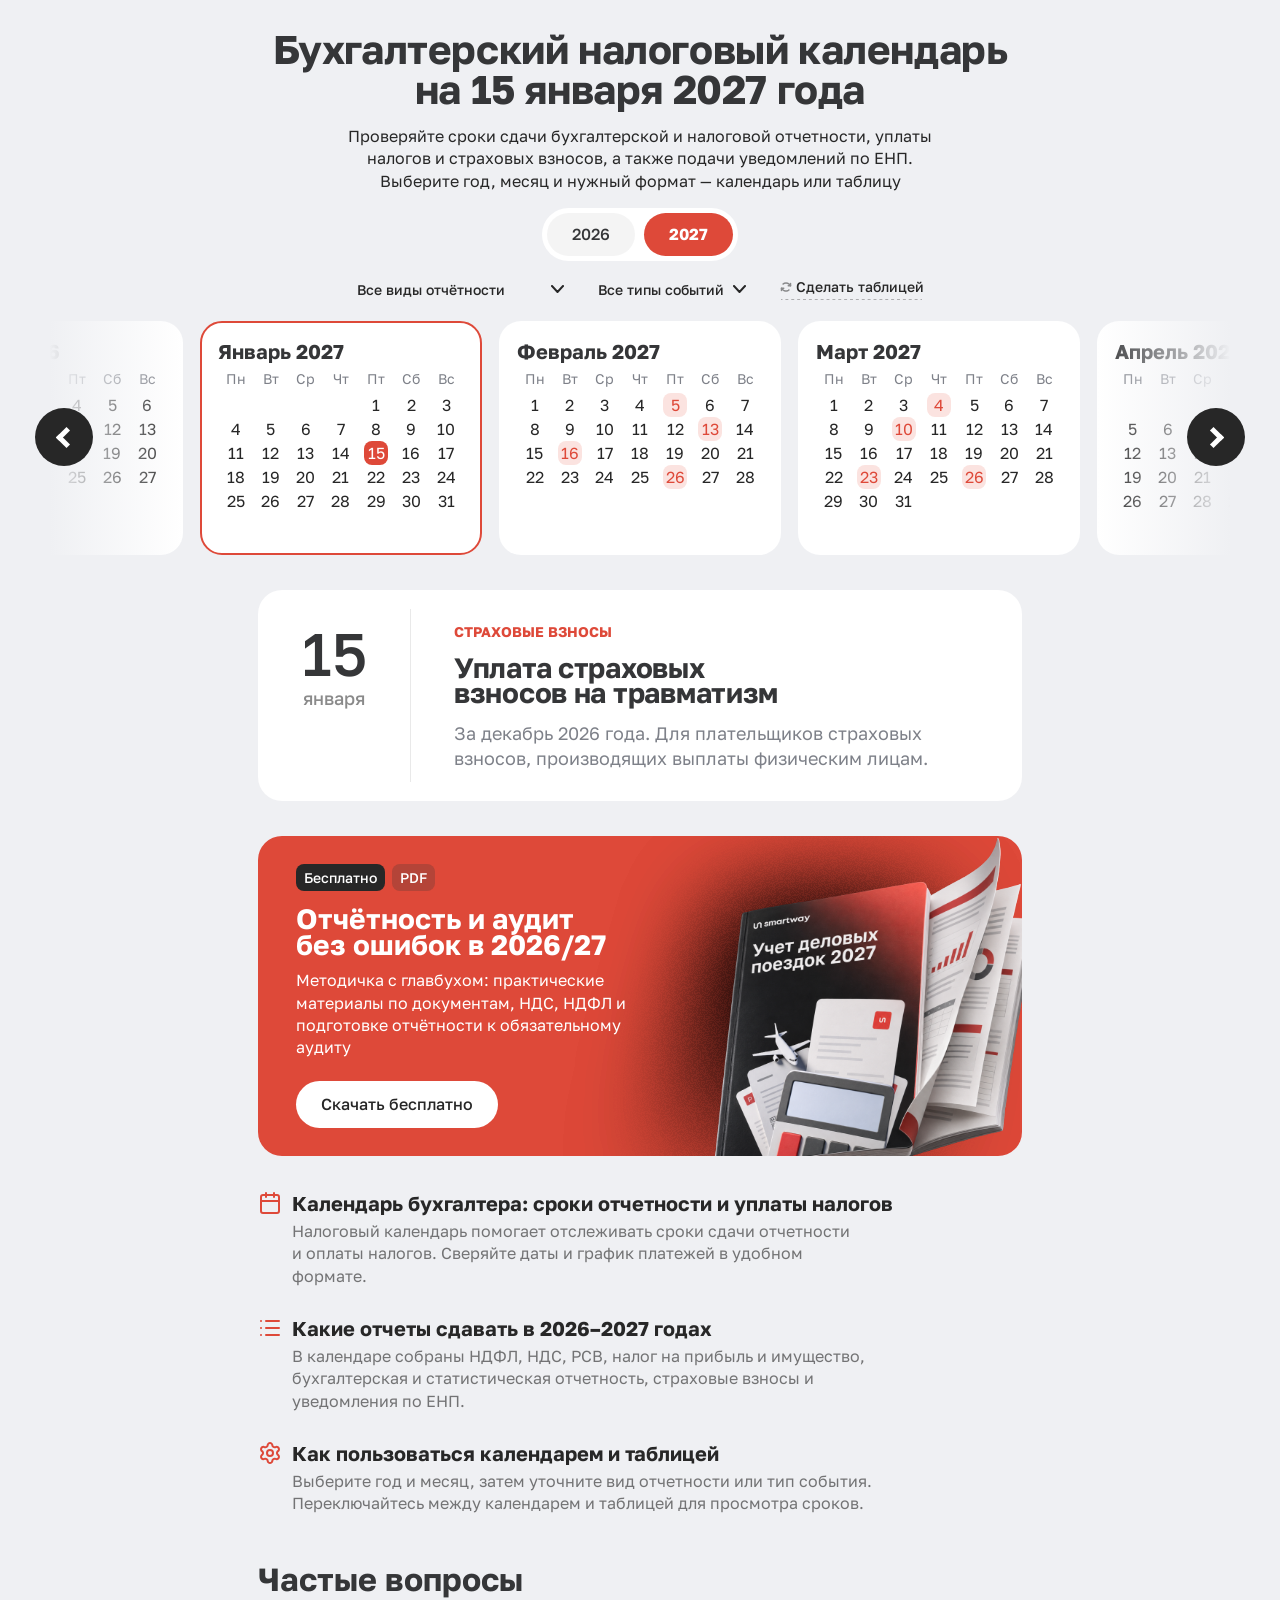
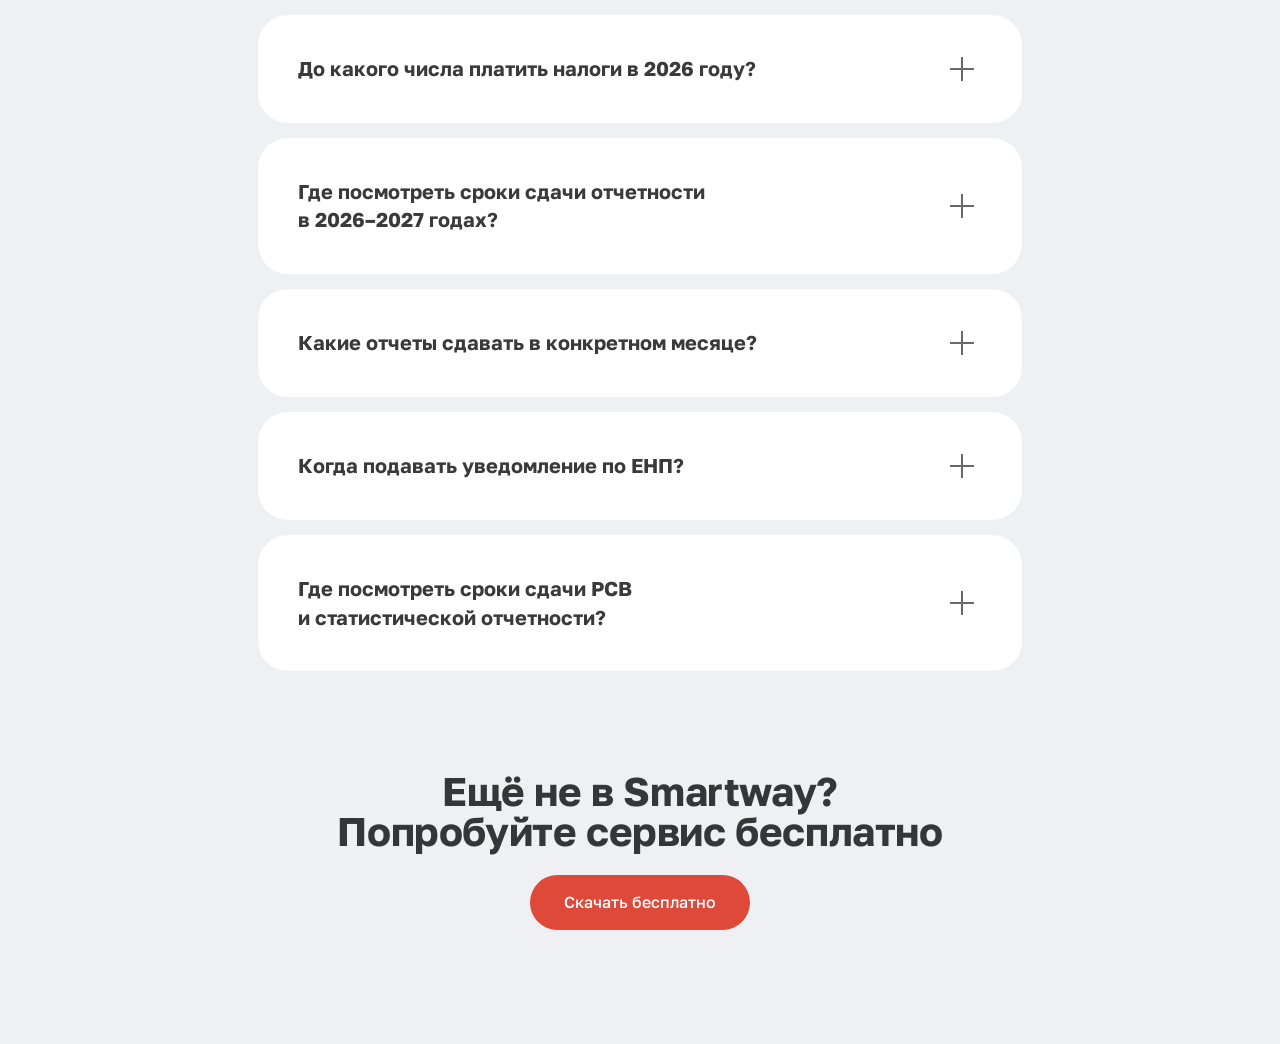
==== calendar/index.html @ 3e574a0e "initial commit" ====
<!doctype html>
<html lang="ru">
<head>
  <meta charset="utf-8">
  <meta name="viewport" content="width=device-width, initial-scale=1">
  <title>Бухгалтерский налоговый календарь 2026–2027 — Smartway</title>
  <meta name="description" content="Календарь бухгалтера: сроки отчетности и уплаты налогов. Просмотр по месяцам и в таблице.">
  <link rel="stylesheet" href="./style.css">
  <script src="./script.js" defer></script>
</head>
<body>
<main class="accountant-calendar">
  <section class="intro" aria-labelledby="page-title">
    <h1 id="page-title">Бухгалтерский налоговый календарь<br>на 15 января 2027 года</h1>
    <p>Проверяйте сроки сдачи бухгалтерской и налоговой отчетности, уплаты налогов и страховых взносов, а также подачи уведомлений по ЕНП. Выберите год, месяц и нужный формат — календарь или таблицу</p>
    <div class="years" role="group" aria-label="Год календаря">
      <button type="button" data-year="2026" aria-pressed="false">2026</button>
      <button type="button" data-year="2027" aria-pressed="true">2027</button>
    </div>
  </section>

  <section class="calendar" aria-label="Календарь отчетности">
    <div class="calendar-controls">
    <div class="filters">
      <label class="filter filter--month" hidden><span class="sr-only">Месяц</span><span class="filter__value" id="table-month-label" aria-hidden="true">Месяц</span><select id="table-month"><option value="all">Месяц</option><option value="0">Январь</option><option value="1">Февраль</option><option value="2">Март</option><option value="3">Апрель</option><option value="4">Май</option><option value="5">Июнь</option><option value="6">Июль</option><option value="7">Август</option><option value="8">Сентябрь</option><option value="9">Октябрь</option><option value="10">Ноябрь</option><option value="11">Декабрь</option></select><img src="./images/chevron.svg" alt="" width="13" height="7.5"></label>
      <label class="filter"><span class="sr-only">Вид отчетности</span><select id="category"><option value="all">Все виды отчётности</option><option value="ndfl">НДФЛ</option><option value="nds">НДС</option><option value="profit">Налог на прибыль</option><option value="insurance">Страховые взносы и РСВ</option><option value="property">Имущественные налоги</option><option value="enp">Уведомления по ЕНП</option><option value="accounting">Бухгалтерская отчётность</option><option value="sfr">Отчётность в СФР</option></select><img src="./images/chevron.svg" alt="" width="13" height="7.5"></label>
      <label class="filter"><span class="sr-only">Тип события</span><select id="event-type"><option value="all">Все типы событий</option><option value="payment">Платёж</option><option value="filing">Отчёт</option><option value="notice">Уведомление</option></select><img src="./images/chevron.svg" alt="" width="13" height="7.5"></label>
    </div>
    <div class="calendar-toolbar">
      <h2 class="mobile-table-month-title" id="mobile-table-month-title">Январь 2027</h2>
      <div class="mobile-month-nav">
        <button class="month-arrow month-arrow--prev month-arrow--mobile" type="button" aria-label="Предыдущий месяц"><img src="./images/mobile-arrow-prev.svg" width="29" height="29.0001" alt=""></button>
        <p id="mobile-month-title"><span data-slider-title="0" hidden>Январь 2026</span><span data-slider-title="1" hidden>Февраль 2026</span><span data-slider-title="2" hidden>Март 2026</span><span data-slider-title="3" hidden>Апрель 2026</span><span data-slider-title="4" hidden>Май 2026</span><span data-slider-title="5" hidden>Июнь 2026</span><span data-slider-title="6" hidden>Июль 2026</span><span data-slider-title="7" hidden>Август 2026</span><span data-slider-title="8" hidden>Сентябрь 2026</span><span data-slider-title="9" hidden>Октябрь 2026</span><span data-slider-title="10" hidden>Ноябрь 2026</span><span data-slider-title="11" hidden>Декабрь 2026</span><span data-slider-title="12">Январь 2027</span><span data-slider-title="13" hidden>Февраль 2027</span><span data-slider-title="14" hidden>Март 2027</span><span data-slider-title="15" hidden>Апрель 2027</span><span data-slider-title="16" hidden>Май 2027</span><span data-slider-title="17" hidden>Июнь 2027</span><span data-slider-title="18" hidden>Июль 2027</span><span data-slider-title="19" hidden>Август 2027</span><span data-slider-title="20" hidden>Сентябрь 2027</span><span data-slider-title="21" hidden>Октябрь 2027</span><span data-slider-title="22" hidden>Ноябрь 2027</span><span data-slider-title="23" hidden>Декабрь 2027</span></p>
        <button class="month-arrow month-arrow--next month-arrow--mobile" type="button" aria-label="Следующий месяц"><img src="./images/mobile-arrow-next.svg" width="29" height="29.0001" alt=""></button>
      </div>
      <button class="view-switch" type="button" aria-pressed="false" aria-controls="table-view"><span><img src="./images/switch.svg" width="12" height="12" alt=""><span id="view-label">Сделать таблицей</span></span><img class="view-switch__line view-switch__line--table" src="./images/underline.svg" alt="" width="141" height="1"><img class="view-switch__line view-switch__line--calendar" src="./images/underline-calendar.svg" alt="" width="164" height="1" hidden></button>
    </div>
    </div>
    <div class="months-viewport" id="calendar-view">
      <div class="months-track" id="months">
          <article class="month" aria-label="Январь 2026" data-month="0" data-year="2026">
            <h2><a class="month__link" href="#" data-month="0" data-year="2026">Январь 2026</a></h2>
            <div class="month__weekdays" aria-hidden="true"><span>Пн</span><span>Вт</span><span>Ср</span><span>Чт</span><span>Пт</span><span>Сб</span><span>Вс</span></div>
            <div class="month__days">
              <span class="day" style="grid-column-start:4">1</span>
              <span class="day">2</span>
              <span class="day">3</span>
              <span class="day">4</span>
              <span class="day">5</span>
              <span class="day">6</span>
              <span class="day">7</span>
              <span class="day">8</span>
              <span class="day">9</span>
              <span class="day">10</span>
              <span class="day">11</span>
              <span class="day">12</span>
              <span class="day">13</span>
              <span class="day">14</span>
              <span class="day">15</span>
              <span class="day">16</span>
              <span class="day">17</span>
              <span class="day">18</span>
              <span class="day">19</span>
              <span class="day">20</span>
              <span class="day">21</span>
              <span class="day">22</span>
              <span class="day">23</span>
              <span class="day">24</span>
              <span class="day">25</span>
              <span class="day">26</span>
              <span class="day">27</span>
              <span class="day">28</span>
              <span class="day">29</span>
              <span class="day">30</span>
              <span class="day">31</span>
            </div>
          </article>
          <article class="month" aria-label="Февраль 2026" data-month="1" data-year="2026">
            <h2><a class="month__link" href="#" data-month="1" data-year="2026">Февраль 2026</a></h2>
            <div class="month__weekdays" aria-hidden="true"><span>Пн</span><span>Вт</span><span>Ср</span><span>Чт</span><span>Пт</span><span>Сб</span><span>Вс</span></div>
            <div class="month__days">
              <span class="day" style="grid-column-start:7">1</span>
              <span class="day">2</span>
              <span class="day">3</span>
              <span class="day">4</span>
              <span class="day">5</span>
              <span class="day">6</span>
              <span class="day">7</span>
              <span class="day">8</span>
              <span class="day">9</span>
              <span class="day">10</span>
              <span class="day">11</span>
              <span class="day">12</span>
              <span class="day">13</span>
              <span class="day">14</span>
              <span class="day">15</span>
              <span class="day">16</span>
              <span class="day">17</span>
              <span class="day">18</span>
              <span class="day">19</span>
              <span class="day">20</span>
              <span class="day">21</span>
              <span class="day">22</span>
              <span class="day">23</span>
              <span class="day">24</span>
              <span class="day">25</span>
              <span class="day">26</span>
              <span class="day">27</span>
              <span class="day">28</span>
            </div>
          </article>
          <article class="month" aria-label="Март 2026" data-month="2" data-year="2026">
            <h2><a class="month__link" href="#" data-month="2" data-year="2026">Март 2026</a></h2>
            <div class="month__weekdays" aria-hidden="true"><span>Пн</span><span>Вт</span><span>Ср</span><span>Чт</span><span>Пт</span><span>Сб</span><span>Вс</span></div>
            <div class="month__days">
              <span class="day" style="grid-column-start:7">1</span>
              <span class="day">2</span>
              <span class="day">3</span>
              <span class="day">4</span>
              <span class="day">5</span>
              <span class="day">6</span>
              <span class="day">7</span>
              <span class="day">8</span>
              <span class="day">9</span>
              <span class="day">10</span>
              <span class="day">11</span>
              <span class="day">12</span>
              <span class="day">13</span>
              <span class="day">14</span>
              <span class="day">15</span>
              <span class="day">16</span>
              <span class="day">17</span>
              <span class="day">18</span>
              <span class="day">19</span>
              <span class="day">20</span>
              <span class="day">21</span>
              <span class="day">22</span>
              <span class="day">23</span>
              <span class="day">24</span>
              <span class="day">25</span>
              <span class="day">26</span>
              <span class="day">27</span>
              <span class="day">28</span>
              <span class="day">29</span>
              <span class="day">30</span>
              <span class="day">31</span>
            </div>
          </article>
          <article class="month" aria-label="Апрель 2026" data-month="3" data-year="2026">
            <h2><a class="month__link" href="#" data-month="3" data-year="2026">Апрель 2026</a></h2>
            <div class="month__weekdays" aria-hidden="true"><span>Пн</span><span>Вт</span><span>Ср</span><span>Чт</span><span>Пт</span><span>Сб</span><span>Вс</span></div>
            <div class="month__days">
              <span class="day" style="grid-column-start:3">1</span>
              <span class="day">2</span>
              <span class="day">3</span>
              <span class="day">4</span>
              <span class="day">5</span>
              <span class="day">6</span>
              <span class="day">7</span>
              <span class="day">8</span>
              <span class="day">9</span>
              <span class="day">10</span>
              <span class="day">11</span>
              <span class="day">12</span>
              <span class="day">13</span>
              <span class="day">14</span>
              <span class="day">15</span>
              <span class="day">16</span>
              <span class="day">17</span>
              <span class="day">18</span>
              <span class="day">19</span>
              <span class="day">20</span>
              <span class="day">21</span>
              <span class="day">22</span>
              <span class="day">23</span>
              <span class="day">24</span>
              <span class="day">25</span>
              <span class="day">26</span>
              <span class="day">27</span>
              <span class="day">28</span>
              <span class="day">29</span>
              <span class="day">30</span>
            </div>
          </article>
          <article class="month" aria-label="Май 2026" data-month="4" data-year="2026">
            <h2><a class="month__link" href="#" data-month="4" data-year="2026">Май 2026</a></h2>
            <div class="month__weekdays" aria-hidden="true"><span>Пн</span><span>Вт</span><span>Ср</span><span>Чт</span><span>Пт</span><span>Сб</span><span>Вс</span></div>
            <div class="month__days">
              <span class="day" style="grid-column-start:5">1</span>
              <span class="day">2</span>
              <span class="day">3</span>
              <span class="day">4</span>
              <span class="day">5</span>
              <span class="day">6</span>
              <span class="day">7</span>
              <span class="day">8</span>
              <span class="day">9</span>
              <span class="day">10</span>
              <span class="day">11</span>
              <span class="day">12</span>
              <span class="day">13</span>
              <span class="day">14</span>
              <span class="day">15</span>
              <span class="day">16</span>
              <span class="day">17</span>
              <span class="day">18</span>
              <span class="day">19</span>
              <span class="day">20</span>
              <span class="day">21</span>
              <span class="day">22</span>
              <span class="day">23</span>
              <span class="day">24</span>
              <span class="day">25</span>
              <span class="day">26</span>
              <span class="day">27</span>
              <span class="day">28</span>
              <span class="day">29</span>
              <span class="day">30</span>
              <span class="day">31</span>
            </div>
          </article>
          <article class="month" aria-label="Июнь 2026" data-month="5" data-year="2026">
            <h2><a class="month__link" href="#" data-month="5" data-year="2026">Июнь 2026</a></h2>
            <div class="month__weekdays" aria-hidden="true"><span>Пн</span><span>Вт</span><span>Ср</span><span>Чт</span><span>Пт</span><span>Сб</span><span>Вс</span></div>
            <div class="month__days">
              <span class="day" style="grid-column-start:1">1</span>
              <span class="day">2</span>
              <span class="day">3</span>
              <span class="day">4</span>
              <span class="day">5</span>
              <span class="day">6</span>
              <span class="day">7</span>
              <span class="day">8</span>
              <span class="day">9</span>
              <span class="day">10</span>
              <span class="day">11</span>
              <span class="day">12</span>
              <span class="day">13</span>
              <span class="day">14</span>
              <span class="day">15</span>
              <span class="day">16</span>
              <span class="day">17</span>
              <span class="day">18</span>
              <span class="day">19</span>
              <span class="day">20</span>
              <span class="day">21</span>
              <span class="day">22</span>
              <span class="day">23</span>
              <span class="day">24</span>
              <span class="day">25</span>
              <span class="day">26</span>
              <span class="day">27</span>
              <span class="day">28</span>
              <span class="day">29</span>
              <span class="day">30</span>
            </div>
          </article>
          <article class="month" aria-label="Июль 2026" data-month="6" data-year="2026">
            <h2><a class="month__link" href="#" data-month="6" data-year="2026">Июль 2026</a></h2>
            <div class="month__weekdays" aria-hidden="true"><span>Пн</span><span>Вт</span><span>Ср</span><span>Чт</span><span>Пт</span><span>Сб</span><span>Вс</span></div>
            <div class="month__days">
              <span class="day" style="grid-column-start:3">1</span>
              <span class="day">2</span>
              <span class="day">3</span>
              <span class="day">4</span>
              <span class="day">5</span>
              <span class="day">6</span>
              <span class="day">7</span>
              <span class="day">8</span>
              <span class="day">9</span>
              <span class="day">10</span>
              <span class="day">11</span>
              <span class="day">12</span>
              <span class="day">13</span>
              <span class="day">14</span>
              <span class="day">15</span>
              <span class="day">16</span>
              <span class="day">17</span>
              <span class="day">18</span>
              <span class="day">19</span>
              <span class="day">20</span>
              <span class="day">21</span>
              <span class="day">22</span>
              <span class="day">23</span>
              <span class="day">24</span>
              <span class="day">25</span>
              <span class="day">26</span>
              <span class="day">27</span>
              <span class="day">28</span>
              <span class="day">29</span>
              <span class="day">30</span>
              <span class="day">31</span>
            </div>
          </article>
          <article class="month" aria-label="Август 2026" data-month="7" data-year="2026">
            <h2><a class="month__link" href="#" data-month="7" data-year="2026">Август 2026</a></h2>
            <div class="month__weekdays" aria-hidden="true"><span>Пн</span><span>Вт</span><span>Ср</span><span>Чт</span><span>Пт</span><span>Сб</span><span>Вс</span></div>
            <div class="month__days">
              <span class="day" style="grid-column-start:6">1</span>
              <span class="day">2</span>
              <span class="day">3</span>
              <span class="day">4</span>
              <span class="day">5</span>
              <span class="day">6</span>
              <span class="day">7</span>
              <span class="day">8</span>
              <span class="day">9</span>
              <span class="day">10</span>
              <span class="day">11</span>
              <span class="day">12</span>
              <span class="day">13</span>
              <span class="day">14</span>
              <span class="day">15</span>
              <span class="day">16</span>
              <span class="day">17</span>
              <span class="day">18</span>
              <span class="day">19</span>
              <span class="day">20</span>
              <span class="day">21</span>
              <span class="day">22</span>
              <span class="day">23</span>
              <span class="day">24</span>
              <span class="day">25</span>
              <span class="day">26</span>
              <span class="day">27</span>
              <span class="day">28</span>
              <span class="day">29</span>
              <span class="day">30</span>
              <span class="day">31</span>
            </div>
          </article>
          <article class="month" aria-label="Сентябрь 2026" data-month="8" data-year="2026">
            <h2><a class="month__link" href="#" data-month="8" data-year="2026">Сентябрь 2026</a></h2>
            <div class="month__weekdays" aria-hidden="true"><span>Пн</span><span>Вт</span><span>Ср</span><span>Чт</span><span>Пт</span><span>Сб</span><span>Вс</span></div>
            <div class="month__days">
              <span class="day" style="grid-column-start:2">1</span>
              <span class="day">2</span>
              <span class="day">3</span>
              <span class="day">4</span>
              <span class="day">5</span>
              <span class="day">6</span>
              <span class="day">7</span>
              <span class="day">8</span>
              <span class="day">9</span>
              <span class="day">10</span>
              <span class="day">11</span>
              <span class="day">12</span>
              <span class="day">13</span>
              <span class="day">14</span>
              <span class="day">15</span>
              <span class="day">16</span>
              <span class="day">17</span>
              <span class="day">18</span>
              <span class="day">19</span>
              <span class="day">20</span>
              <span class="day">21</span>
              <span class="day">22</span>
              <span class="day">23</span>
              <span class="day">24</span>
              <span class="day">25</span>
              <span class="day">26</span>
              <span class="day">27</span>
              <span class="day">28</span>
              <span class="day">29</span>
              <span class="day">30</span>
            </div>
          </article>
          <article class="month" aria-label="Октябрь 2026" data-month="9" data-year="2026">
            <h2><a class="month__link" href="#" data-month="9" data-year="2026">Октябрь 2026</a></h2>
            <div class="month__weekdays" aria-hidden="true"><span>Пн</span><span>Вт</span><span>Ср</span><span>Чт</span><span>Пт</span><span>Сб</span><span>Вс</span></div>
            <div class="month__days">
              <span class="day" style="grid-column-start:4">1</span>
              <span class="day">2</span>
              <span class="day">3</span>
              <span class="day">4</span>
              <span class="day">5</span>
              <span class="day">6</span>
              <span class="day">7</span>
              <span class="day">8</span>
              <span class="day">9</span>
              <span class="day">10</span>
              <span class="day">11</span>
              <span class="day">12</span>
              <span class="day">13</span>
              <span class="day">14</span>
              <span class="day">15</span>
              <span class="day">16</span>
              <span class="day">17</span>
              <span class="day">18</span>
              <span class="day">19</span>
              <span class="day">20</span>
              <span class="day">21</span>
              <span class="day">22</span>
              <span class="day">23</span>
              <span class="day">24</span>
              <span class="day">25</span>
              <span class="day">26</span>
              <span class="day">27</span>
              <span class="day">28</span>
              <span class="day">29</span>
              <span class="day">30</span>
              <span class="day">31</span>
            </div>
          </article>
          <article class="month" aria-label="Ноябрь 2026" data-month="10" data-year="2026">
            <h2><a class="month__link" href="#" data-month="10" data-year="2026">Ноябрь 2026</a></h2>
            <div class="month__weekdays" aria-hidden="true"><span>Пн</span><span>Вт</span><span>Ср</span><span>Чт</span><span>Пт</span><span>Сб</span><span>Вс</span></div>
            <div class="month__days">
              <span class="day" style="grid-column-start:7">1</span>
              <span class="day">2</span>
              <span class="day">3</span>
              <span class="day">4</span>
              <span class="day">5</span>
              <span class="day">6</span>
              <span class="day">7</span>
              <span class="day">8</span>
              <span class="day">9</span>
              <span class="day">10</span>
              <span class="day">11</span>
              <span class="day">12</span>
              <span class="day">13</span>
              <span class="day">14</span>
              <span class="day">15</span>
              <span class="day">16</span>
              <span class="day">17</span>
              <span class="day">18</span>
              <span class="day">19</span>
              <span class="day">20</span>
              <span class="day">21</span>
              <span class="day">22</span>
              <span class="day">23</span>
              <span class="day">24</span>
              <span class="day">25</span>
              <span class="day">26</span>
              <span class="day">27</span>
              <span class="day">28</span>
              <span class="day">29</span>
              <span class="day">30</span>
            </div>
          </article>
          <article class="month" aria-label="Декабрь 2026" data-month="11" data-year="2026">
            <h2><a class="month__link" href="#" data-month="11" data-year="2026">Декабрь 2026</a></h2>
            <div class="month__weekdays" aria-hidden="true"><span>Пн</span><span>Вт</span><span>Ср</span><span>Чт</span><span>Пт</span><span>Сб</span><span>Вс</span></div>
            <div class="month__days">
              <span class="day" style="grid-column-start:2">1</span>
              <span class="day">2</span>
              <span class="day">3</span>
              <span class="day">4</span>
              <span class="day">5</span>
              <span class="day">6</span>
              <span class="day">7</span>
              <span class="day">8</span>
              <span class="day">9</span>
              <span class="day">10</span>
              <span class="day">11</span>
              <span class="day">12</span>
              <span class="day">13</span>
              <span class="day">14</span>
              <span class="day">15</span>
              <span class="day">16</span>
              <span class="day">17</span>
              <span class="day">18</span>
              <span class="day">19</span>
              <span class="day">20</span>
              <span class="day">21</span>
              <span class="day">22</span>
              <span class="day">23</span>
              <span class="day">24</span>
              <span class="day">25</span>
              <span class="day">26</span>
              <span class="day">27</span>
              <span class="day">28</span>
              <span class="day">29</span>
              <span class="day">30</span>
              <span class="day">31</span>
            </div>
          </article>
          <article class="month is-selected is-in-view" aria-label="Январь 2027" data-month="0" data-year="2027">
            <h2><a class="month__link" href="#" data-month="0" data-year="2027" aria-current="date">Январь 2027</a></h2>
            <div class="month__weekdays" aria-hidden="true"><span>Пн</span><span>Вт</span><span>Ср</span><span>Чт</span><span>Пт</span><span>Сб</span><span>Вс</span></div>
            <div class="month__days">
              <span class="day" style="grid-column-start:5">1</span>
              <span class="day">2</span>
              <span class="day">3</span>
              <span class="day">4</span>
              <span class="day">5</span>
              <span class="day">6</span>
              <span class="day">7</span>
              <span class="day">8</span>
              <span class="day">9</span>
              <span class="day">10</span>
              <span class="day">11</span>
              <span class="day">12</span>
              <span class="day">13</span>
              <span class="day">14</span>
              <a class="day has-event" href="#" data-date="2027-01-15" aria-label="15 января 2027, есть событие" aria-current="date">15</a>
              <span class="day">16</span>
              <span class="day">17</span>
              <span class="day">18</span>
              <span class="day">19</span>
              <span class="day">20</span>
              <span class="day">21</span>
              <span class="day">22</span>
              <span class="day">23</span>
              <span class="day">24</span>
              <span class="day">25</span>
              <span class="day">26</span>
              <span class="day">27</span>
              <span class="day">28</span>
              <span class="day">29</span>
              <span class="day">30</span>
              <span class="day">31</span>
            </div>
          </article>
          <article class="month" aria-label="Февраль 2027" data-month="1" data-year="2027">
            <h2><a class="month__link" href="#" data-month="1" data-year="2027">Февраль 2027</a></h2>
            <div class="month__weekdays" aria-hidden="true"><span>Пн</span><span>Вт</span><span>Ср</span><span>Чт</span><span>Пт</span><span>Сб</span><span>Вс</span></div>
            <div class="month__days">
              <span class="day" style="grid-column-start:1">1</span>
              <span class="day">2</span>
              <span class="day">3</span>
              <span class="day">4</span>
              <a class="day has-event" href="#" data-date="2027-02-05" aria-label="5 февраля 2027, есть событие">5</a>
              <span class="day">6</span>
              <span class="day">7</span>
              <span class="day">8</span>
              <span class="day">9</span>
              <span class="day">10</span>
              <span class="day">11</span>
              <span class="day">12</span>
              <a class="day has-event" href="#" data-date="2027-02-13" aria-label="13 февраля 2027, есть событие">13</a>
              <span class="day">14</span>
              <span class="day">15</span>
              <a class="day has-event" href="#" data-date="2027-02-16" aria-label="16 февраля 2027, есть событие">16</a>
              <span class="day">17</span>
              <span class="day">18</span>
              <span class="day">19</span>
              <span class="day">20</span>
              <span class="day">21</span>
              <span class="day">22</span>
              <span class="day">23</span>
              <span class="day">24</span>
              <span class="day">25</span>
              <a class="day has-event" href="#" data-date="2027-02-26" aria-label="26 февраля 2027, есть событие">26</a>
              <span class="day">27</span>
              <span class="day">28</span>
            </div>
          </article>
          <article class="month" aria-label="Март 2027" data-month="2" data-year="2027">
            <h2><a class="month__link" href="#" data-month="2" data-year="2027">Март 2027</a></h2>
            <div class="month__weekdays" aria-hidden="true"><span>Пн</span><span>Вт</span><span>Ср</span><span>Чт</span><span>Пт</span><span>Сб</span><span>Вс</span></div>
            <div class="month__days">
              <span class="day" style="grid-column-start:1">1</span>
              <span class="day">2</span>
              <span class="day">3</span>
              <a class="day has-event" href="#" data-date="2027-03-04" aria-label="4 марта 2027, есть событие">4</a>
              <span class="day">5</span>
              <span class="day">6</span>
              <span class="day">7</span>
              <span class="day">8</span>
              <span class="day">9</span>
              <a class="day has-event" href="#" data-date="2027-03-10" aria-label="10 марта 2027, есть событие">10</a>
              <span class="day">11</span>
              <span class="day">12</span>
              <span class="day">13</span>
              <span class="day">14</span>
              <span class="day">15</span>
              <span class="day">16</span>
              <span class="day">17</span>
              <span class="day">18</span>
              <span class="day">19</span>
              <span class="day">20</span>
              <span class="day">21</span>
              <span class="day">22</span>
              <a class="day has-event" href="#" data-date="2027-03-23" aria-label="23 марта 2027, есть событие">23</a>
              <span class="day">24</span>
              <span class="day">25</span>
              <a class="day has-event" href="#" data-date="2027-03-26" aria-label="26 марта 2027, есть событие">26</a>
              <span class="day">27</span>
              <span class="day">28</span>
              <span class="day">29</span>
              <span class="day">30</span>
              <span class="day">31</span>
            </div>
          </article>
          <article class="month" aria-label="Апрель 2027" data-month="3" data-year="2027">
            <h2><a class="month__link" href="#" data-month="3" data-year="2027">Апрель 2027</a></h2>
            <div class="month__weekdays" aria-hidden="true"><span>Пн</span><span>Вт</span><span>Ср</span><span>Чт</span><span>Пт</span><span>Сб</span><span>Вс</span></div>
            <div class="month__days">
              <span class="day" style="grid-column-start:4">1</span>
              <span class="day">2</span>
              <span class="day">3</span>
              <span class="day">4</span>
              <span class="day">5</span>
              <span class="day">6</span>
              <span class="day">7</span>
              <span class="day">8</span>
              <span class="day">9</span>
              <span class="day">10</span>
              <span class="day">11</span>
              <span class="day">12</span>
              <span class="day">13</span>
              <span class="day">14</span>
              <span class="day">15</span>
              <span class="day">16</span>
              <span class="day">17</span>
              <span class="day">18</span>
              <span class="day">19</span>
              <span class="day">20</span>
              <span class="day">21</span>
              <span class="day">22</span>
              <span class="day">23</span>
              <span class="day">24</span>
              <span class="day">25</span>
              <span class="day">26</span>
              <span class="day">27</span>
              <span class="day">28</span>
              <span class="day">29</span>
              <span class="day">30</span>
            </div>
          </article>
          <article class="month" aria-label="Май 2027" data-month="4" data-year="2027">
            <h2><a class="month__link" href="#" data-month="4" data-year="2027">Май 2027</a></h2>
            <div class="month__weekdays" aria-hidden="true"><span>Пн</span><span>Вт</span><span>Ср</span><span>Чт</span><span>Пт</span><span>Сб</span><span>Вс</span></div>
            <div class="month__days">
              <span class="day" style="grid-column-start:6">1</span>
              <span class="day">2</span>
              <span class="day">3</span>
              <span class="day">4</span>
              <span class="day">5</span>
              <span class="day">6</span>
              <span class="day">7</span>
              <span class="day">8</span>
              <span class="day">9</span>
              <span class="day">10</span>
              <span class="day">11</span>
              <span class="day">12</span>
              <span class="day">13</span>
              <span class="day">14</span>
              <span class="day">15</span>
              <span class="day">16</span>
              <span class="day">17</span>
              <span class="day">18</span>
              <span class="day">19</span>
              <span class="day">20</span>
              <span class="day">21</span>
              <span class="day">22</span>
              <span class="day">23</span>
              <span class="day">24</span>
              <span class="day">25</span>
              <span class="day">26</span>
              <span class="day">27</span>
              <span class="day">28</span>
              <span class="day">29</span>
              <span class="day">30</span>
              <span class="day">31</span>
            </div>
          </article>
          <article class="month" aria-label="Июнь 2027" data-month="5" data-year="2027">
            <h2><a class="month__link" href="#" data-month="5" data-year="2027">Июнь 2027</a></h2>
            <div class="month__weekdays" aria-hidden="true"><span>Пн</span><span>Вт</span><span>Ср</span><span>Чт</span><span>Пт</span><span>Сб</span><span>Вс</span></div>
            <div class="month__days">
              <span class="day" style="grid-column-start:2">1</span>
              <span class="day">2</span>
              <span class="day">3</span>
              <span class="day">4</span>
              <span class="day">5</span>
              <span class="day">6</span>
              <span class="day">7</span>
              <span class="day">8</span>
              <span class="day">9</span>
              <span class="day">10</span>
              <span class="day">11</span>
              <span class="day">12</span>
              <span class="day">13</span>
              <span class="day">14</span>
              <span class="day">15</span>
              <span class="day">16</span>
              <span class="day">17</span>
              <span class="day">18</span>
              <span class="day">19</span>
              <span class="day">20</span>
              <span class="day">21</span>
              <span class="day">22</span>
              <span class="day">23</span>
              <span class="day">24</span>
              <span class="day">25</span>
              <span class="day">26</span>
              <span class="day">27</span>
              <span class="day">28</span>
              <span class="day">29</span>
              <span class="day">30</span>
            </div>
          </article>
          <article class="month" aria-label="Июль 2027" data-month="6" data-year="2027">
            <h2><a class="month__link" href="#" data-month="6" data-year="2027">Июль 2027</a></h2>
            <div class="month__weekdays" aria-hidden="true"><span>Пн</span><span>Вт</span><span>Ср</span><span>Чт</span><span>Пт</span><span>Сб</span><span>Вс</span></div>
            <div class="month__days">
              <span class="day" style="grid-column-start:4">1</span>
              <span class="day">2</span>
              <span class="day">3</span>
              <span class="day">4</span>
              <span class="day">5</span>
              <span class="day">6</span>
              <span class="day">7</span>
              <span class="day">8</span>
              <span class="day">9</span>
              <span class="day">10</span>
              <span class="day">11</span>
              <span class="day">12</span>
              <span class="day">13</span>
              <span class="day">14</span>
              <span class="day">15</span>
              <span class="day">16</span>
              <span class="day">17</span>
              <span class="day">18</span>
              <span class="day">19</span>
              <span class="day">20</span>
              <span class="day">21</span>
              <span class="day">22</span>
              <span class="day">23</span>
              <span class="day">24</span>
              <span class="day">25</span>
              <span class="day">26</span>
              <span class="day">27</span>
              <span class="day">28</span>
              <span class="day">29</span>
              <span class="day">30</span>
              <span class="day">31</span>
            </div>
          </article>
          <article class="month" aria-label="Август 2027" data-month="7" data-year="2027">
            <h2><a class="month__link" href="#" data-month="7" data-year="2027">Август 2027</a></h2>
            <div class="month__weekdays" aria-hidden="true"><span>Пн</span><span>Вт</span><span>Ср</span><span>Чт</span><span>Пт</span><span>Сб</span><span>Вс</span></div>
            <div class="month__days">
              <span class="day" style="grid-column-start:7">1</span>
              <span class="day">2</span>
              <span class="day">3</span>
              <span class="day">4</span>
              <span class="day">5</span>
              <span class="day">6</span>
              <span class="day">7</span>
              <span class="day">8</span>
              <span class="day">9</span>
              <span class="day">10</span>
              <span class="day">11</span>
              <span class="day">12</span>
              <span class="day">13</span>
              <span class="day">14</span>
              <span class="day">15</span>
              <span class="day">16</span>
              <span class="day">17</span>
              <span class="day">18</span>
              <span class="day">19</span>
              <span class="day">20</span>
              <span class="day">21</span>
              <span class="day">22</span>
              <span class="day">23</span>
              <span class="day">24</span>
              <span class="day">25</span>
              <span class="day">26</span>
              <span class="day">27</span>
              <span class="day">28</span>
              <span class="day">29</span>
              <span class="day">30</span>
              <span class="day">31</span>
            </div>
          </article>
          <article class="month" aria-label="Сентябрь 2027" data-month="8" data-year="2027">
            <h2><a class="month__link" href="#" data-month="8" data-year="2027">Сентябрь 2027</a></h2>
            <div class="month__weekdays" aria-hidden="true"><span>Пн</span><span>Вт</span><span>Ср</span><span>Чт</span><span>Пт</span><span>Сб</span><span>Вс</span></div>
            <div class="month__days">
              <span class="day" style="grid-column-start:3">1</span>
              <span class="day">2</span>
              <span class="day">3</span>
              <span class="day">4</span>
              <span class="day">5</span>
              <span class="day">6</span>
              <span class="day">7</span>
              <span class="day">8</span>
              <span class="day">9</span>
              <span class="day">10</span>
              <span class="day">11</span>
              <span class="day">12</span>
              <span class="day">13</span>
              <span class="day">14</span>
              <span class="day">15</span>
              <span class="day">16</span>
              <span class="day">17</span>
              <span class="day">18</span>
              <span class="day">19</span>
              <span class="day">20</span>
              <span class="day">21</span>
              <span class="day">22</span>
              <span class="day">23</span>
              <span class="day">24</span>
              <span class="day">25</span>
              <span class="day">26</span>
              <span class="day">27</span>
              <span class="day">28</span>
              <span class="day">29</span>
              <span class="day">30</span>
            </div>
          </article>
          <article class="month" aria-label="Октябрь 2027" data-month="9" data-year="2027">
            <h2><a class="month__link" href="#" data-month="9" data-year="2027">Октябрь 2027</a></h2>
            <div class="month__weekdays" aria-hidden="true"><span>Пн</span><span>Вт</span><span>Ср</span><span>Чт</span><span>Пт</span><span>Сб</span><span>Вс</span></div>
            <div class="month__days">
              <span class="day" style="grid-column-start:5">1</span>
              <span class="day">2</span>
              <span class="day">3</span>
              <span class="day">4</span>
              <span class="day">5</span>
              <span class="day">6</span>
              <span class="day">7</span>
              <span class="day">8</span>
              <span class="day">9</span>
              <span class="day">10</span>
              <span class="day">11</span>
              <span class="day">12</span>
              <span class="day">13</span>
              <span class="day">14</span>
              <span class="day">15</span>
              <span class="day">16</span>
              <span class="day">17</span>
              <span class="day">18</span>
              <span class="day">19</span>
              <span class="day">20</span>
              <span class="day">21</span>
              <span class="day">22</span>
              <span class="day">23</span>
              <span class="day">24</span>
              <span class="day">25</span>
              <span class="day">26</span>
              <span class="day">27</span>
              <span class="day">28</span>
              <span class="day">29</span>
              <span class="day">30</span>
              <span class="day">31</span>
            </div>
          </article>
          <article class="month" aria-label="Ноябрь 2027" data-month="10" data-year="2027">
            <h2><a class="month__link" href="#" data-month="10" data-year="2027">Ноябрь 2027</a></h2>
            <div class="month__weekdays" aria-hidden="true"><span>Пн</span><span>Вт</span><span>Ср</span><span>Чт</span><span>Пт</span><span>Сб</span><span>Вс</span></div>
            <div class="month__days">
              <span class="day" style="grid-column-start:1">1</span>
              <span class="day">2</span>
              <span class="day">3</span>
              <span class="day">4</span>
              <span class="day">5</span>
              <span class="day">6</span>
              <span class="day">7</span>
              <span class="day">8</span>
              <span class="day">9</span>
              <span class="day">10</span>
              <span class="day">11</span>
              <span class="day">12</span>
              <span class="day">13</span>
              <span class="day">14</span>
              <span class="day">15</span>
              <span class="day">16</span>
              <span class="day">17</span>
              <span class="day">18</span>
              <span class="day">19</span>
              <span class="day">20</span>
              <span class="day">21</span>
              <span class="day">22</span>
              <span class="day">23</span>
              <span class="day">24</span>
              <span class="day">25</span>
              <span class="day">26</span>
              <span class="day">27</span>
              <span class="day">28</span>
              <span class="day">29</span>
              <span class="day">30</span>
            </div>
          </article>
          <article class="month" aria-label="Декабрь 2027" data-month="11" data-year="2027">
            <h2><a class="month__link" href="#" data-month="11" data-year="2027">Декабрь 2027</a></h2>
            <div class="month__weekdays" aria-hidden="true"><span>Пн</span><span>Вт</span><span>Ср</span><span>Чт</span><span>Пт</span><span>Сб</span><span>Вс</span></div>
            <div class="month__days">
              <span class="day" style="grid-column-start:3">1</span>
              <span class="day">2</span>
              <span class="day">3</span>
              <span class="day">4</span>
              <span class="day">5</span>
              <span class="day">6</span>
              <span class="day">7</span>
              <span class="day">8</span>
              <span class="day">9</span>
              <span class="day">10</span>
              <span class="day">11</span>
              <span class="day">12</span>
              <span class="day">13</span>
              <span class="day">14</span>
              <span class="day">15</span>
              <span class="day">16</span>
              <span class="day">17</span>
              <span class="day">18</span>
              <span class="day">19</span>
              <span class="day">20</span>
              <span class="day">21</span>
              <span class="day">22</span>
              <span class="day">23</span>
              <span class="day">24</span>
              <span class="day">25</span>
              <span class="day">26</span>
              <span class="day">27</span>
              <span class="day">28</span>
              <span class="day">29</span>
              <span class="day">30</span>
              <span class="day">31</span>
            </div>
          </article>
      </div>
      <div class="months-fade months-fade--left"></div><div class="months-fade months-fade--right"></div>
      <button class="month-arrow month-arrow--prev" type="button" aria-label="Предыдущий месяц"><span></span></button>
      <button class="month-arrow month-arrow--next" type="button" aria-label="Следующий месяц"><span></span></button>
    </div>
    <div class="table-view content-width" id="table-view" role="region" aria-label="Таблица отчетности" hidden>
      <table>
        <caption class="sr-only">Отчетность за 2027 год</caption>
        <colgroup><col class="report-table__date"><col class="report-table__action"><col class="report-table__period"><col class="report-table__category"><col class="report-table__audience"></colgroup>
        <thead><tr><th scope="col">Дата</th><th scope="col">Что нужно сделать</th><th scope="col">Отчётный период</th><th scope="col">Вид отчётности</th><th scope="col">Для кого</th></tr></thead>
        <tbody>
          <tr class="table-month-group"><th colspan="5"><h2>Январь 2027</h2></th></tr>
          <tr>
            <td data-label="Дата"><a class="table-date" href="#" data-date="2027-01-15" aria-label="15 января 2027"><strong>15</strong><span>янв</span></a></td>
            <td class="table-action" data-label="Что нужно сделать">Перечислить<br class="table-action-break"> взносы на травматизм</td>
            <td data-label="Отчётный период">Дек 2026</td>
            <td data-label="Вид отчётности">Страховые взносы</td>
            <td data-label="Для кого">Организации</td>
          </tr>
          <tr>
            <td data-label="Дата"><a class="table-date" href="#" data-date="2027-01-15" aria-label="15 января 2027"><strong>15</strong><span>янв</span></a></td>
            <td class="table-action" data-label="Что нужно сделать">Перечислить<br class="table-action-break"> взносы на травматизм</td>
            <td data-label="Отчётный период">Дек 2026</td>
            <td data-label="Вид отчётности">Страховые взносы</td>
            <td data-label="Для кого">Организации</td>
          </tr>
          <tr>
            <td data-label="Дата"><a class="table-date" href="#" data-date="2027-01-15" aria-label="15 января 2027"><strong>15</strong><span>янв</span></a></td>
            <td class="table-action" data-label="Что нужно сделать">Перечислить<br class="table-action-break"> взносы на травматизм</td>
            <td data-label="Отчётный период">Дек 2026</td>
            <td data-label="Вид отчётности">Страховые взносы</td>
            <td data-label="Для кого">Организации</td>
          </tr>
          <tr>
            <td data-label="Дата"><a class="table-date" href="#" data-date="2027-01-15" aria-label="15 января 2027"><strong>15</strong><span>янв</span></a></td>
            <td class="table-action" data-label="Что нужно сделать">Перечислить<br class="table-action-break"> взносы на травматизм</td>
            <td data-label="Отчётный период">Дек 2026</td>
            <td data-label="Вид отчётности">Страховые взносы</td>
            <td data-label="Для кого">Организации</td>
          </tr>
          <tr>
            <td data-label="Дата"><a class="table-date" href="#" data-date="2027-01-15" aria-label="15 января 2027"><strong>15</strong><span>янв</span></a></td>
            <td class="table-action" data-label="Что нужно сделать">Перечислить<br class="table-action-break"> взносы на травматизм</td>
            <td data-label="Отчётный период">Дек 2026</td>
            <td data-label="Вид отчётности">Страховые взносы</td>
            <td data-label="Для кого">Организации</td>
          </tr>
          <tr>
            <td data-label="Дата"><a class="table-date" href="#" data-date="2027-01-15" aria-label="15 января 2027"><strong>15</strong><span>янв</span></a></td>
            <td class="table-action" data-label="Что нужно сделать">Перечислить<br class="table-action-break"> взносы на травматизм</td>
            <td data-label="Отчётный период">Дек 2026</td>
            <td data-label="Вид отчётности">Страховые взносы</td>
            <td data-label="Для кого">Организации</td>
          </tr>
        </tbody>
      </table>
    </div>
    <div class="content-width event-list" id="event-details">
      <article class="event-card">
        <div class="event-card__date"><span class="event-card__day">15</span><span class="event-card__month"><span class="event-card__month-full">января</span><span class="event-card__month-short">янв</span></span></div>
        <div class="event-card__body"><p class="event-card__category">Страховые взносы</p><h2>Уплата страховых<br> взносов на травматизм</h2><p class="event-card__description">За декабрь 2026 года. Для плательщиков страховых взносов, производящих выплаты физическим лицам.</p></div>
      </article>
    </div>
    <noscript><p class="content-width">Для перелистывания месяцев и переключения вида включите JavaScript.</p></noscript>
  </section>

  <div class="content-width">
    <section class="guide" aria-labelledby="guide-title">
      <div class="guide__content">
        <div class="guide__tags"><span>Бесплатно</span><span>PDF</span></div>
        <h2 id="guide-title">Отчётность и аудит<br>без ошибок в 2026/27</h2>
        <p>Методичка с главбухом: практические материалы по документам, НДС, НДФЛ и подготовке отчётности к обязательному аудиту</p>
        <a class="button button--white" href="#" data-action="guide">Скачать бесплатно</a>
      </div>
      <div class="guide__art" aria-hidden="true">
        <div class="guide__layer"><img class="guide__shadow" src="./images/guide-shadow.svg" width="476.5" height="481" alt=""><img class="guide__book" src="./images/guide.png" width="341" height="374" alt=""></div>
        <div class="guide__layer"><img class="guide__shadow" src="./images/guide-shadow.svg" width="476.5" height="481" alt=""><img class="guide__book" src="./images/guide.png" width="341" height="374" alt=""></div>
      </div>
      <div class="guide__mobile-art" aria-hidden="true">
        <img class="guide__mobile-shadow" src="./images/mobile-guide-shadow.svg" width="408.489" height="411.877" alt="">
        <img class="guide__mobile-shadow-wide" src="./images/mobile-guide-shadow-wide.svg" width="538.489" height="411.877" alt="">
        <img class="guide__mobile-book" src="./images/mobile-guide.png" width="257.711" height="281.999" alt="">
      </div>
    </section>
    <section class="instructions" aria-label="О календаре">
      <article><picture><source media="(max-width:700px)" srcset="./images/mobile-calendar.svg"><img src="./images/calendar.svg" width="24" height="24" alt=""></picture><div><h2>Календарь бухгалтера: сроки отчетности и уплаты налогов</h2><p>Налоговый календарь помогает отслеживать сроки сдачи отчетности<br class="desktop-break"> и оплаты налогов. Сверяйте даты и график платежей в удобном формате.</p></div></article>
      <article><picture><source media="(max-width:700px)" srcset="./images/mobile-list.svg"><img src="./images/list.svg" width="24" height="24" alt=""></picture><div><h2>Какие отчеты сдавать в 2026–2027 годах</h2><p>В календаре собраны НДФЛ, НДС, РСВ, налог на прибыль и имущество, бухгалтерская и статистическая отчетность, страховые взносы и уведомления по ЕНП.</p></div></article>
      <article><picture><source media="(max-width:700px)" srcset="./images/mobile-settings.svg"><img src="./images/settings.svg" width="24" height="24" alt=""></picture><div><h2>Как пользоваться календарем и таблицей</h2><p>Выберите год и месяц, затем уточните вид отчетности или тип события. Переключайтесь между календарем и таблицей для просмотра сроков.</p></div></article>
    </section>
    <section class="faq" aria-labelledby="faq-title">
      <h2 id="faq-title">Частые вопросы</h2>
      <details><summary>До какого числа платить налоги в 2026 году?<span class="faq__icon" aria-hidden="true"></span></summary><p>Выберите 2026 год и нужный месяц. Нажмите на отмеченную дату, чтобы посмотреть событие и его описание.</p></details>
      <details><summary>Где посмотреть сроки сдачи отчетности<br class="desktop-break"> в 2026–2027 годах?<span class="faq__icon" aria-hidden="true"></span></summary><p>Выберите год в переключателе над календарем. Даты можно просматривать по месяцам или в табличном виде.</p></details>
      <details><summary>Какие отчеты сдавать в конкретном месяце?<span class="faq__icon" aria-hidden="true"></span></summary><p>Перейдите к нужному месяцу с помощью стрелок. Используйте фильтр по виду отчетности, чтобы уточнить список событий.</p></details>
      <details><summary>Когда подавать уведомление по ЕНП?<span class="faq__icon" aria-hidden="true"></span></summary><p>Выберите тип события «Уведомление» и проверьте отмеченные даты выбранного года.</p></details>
      <details><summary>Где посмотреть сроки сдачи РСВ<br class="desktop-break"> и статистической отчетности?<span class="faq__icon" aria-hidden="true"></span></summary><p>Используйте фильтр по виду отчетности и переключатель формата просмотра над календарем.</p></details>
    </section>
  </div>
  <section class="cta" aria-labelledby="cta-title"><h2 id="cta-title">Ещё не в Smartway?<br>Попробуйте сервис бесплатно</h2><a class="button" href="#" data-action="trial">Скачать бесплатно</a></section>
</main>
</body>
</html>
---- calendar/style.css ----
@font-face{font-family:GolosText;src:url('./fonts/GolosText.ttf') format('truetype');font-weight:100 900;font-display:swap}
*{box-sizing:border-box}
body{margin:0;background:#eff0f3;color:#353638;font-family:GolosText,Arial,sans-serif;-webkit-font-smoothing:antialiased}
button,select,a{-webkit-tap-highlight-color:transparent}
button,select{font:inherit;color:inherit}
button,a,select,summary{touch-action:manipulation}
button{cursor:pointer}
button{border:0}
button:focus-visible,a:focus-visible,summary:focus-visible{outline:3px solid #a62c20;outline-offset:4px}
select:focus{outline:none}
button:disabled{cursor:default;opacity:.35}
[hidden]{display:none!important}
h1,h2,p{margin:0}
.sr-only{position:absolute;width:1px;height:1px;padding:0;margin:-1px;overflow:hidden;clip:rect(0,0,0,0);white-space:nowrap;border:0}
.accountant-calendar{overflow:hidden;padding:29px 0 114px}
.content-width{width:min(764px,calc(100% - 32px));margin-inline:auto}
.intro{display:flex;flex-direction:column;align-items:center;gap:16px;padding-inline:16px;text-align:center}
.intro h1,.cta h2{font-size:40px;line-height:1;letter-spacing:-.4px;font-weight:700}
.intro>p{max-width:596px;color:#272727;font-size:16px;line-height:1.4}
.years{display:flex;gap:9px;padding:5px;background:#fff;border-radius:100px}
.years button{padding:12px 25px;border-radius:34px;background:rgba(242,242,242,.79);font-size:16px;font-weight:500;line-height:19px}
.years button[aria-pressed=true]{background:#de4939;color:#fff;font-weight:700}
.filters{display:flex;flex-wrap:wrap;align-items:center;justify-content:center;gap:15px;margin:7px 16px 11px;min-height:41px}
.filter{position:relative;display:flex;align-items:center}
.filter select{max-width:100%;appearance:none;background:transparent;border:0;border-radius:34px;padding:10px 31px 10px 10px;color:#272727;font-size:14px;font-weight:500;cursor:pointer}
.filter>img{position:absolute;right:9px;pointer-events:none}
.filter--month{flex-shrink:0;min-width:124px;padding:10px 31px 10px 10px;border-radius:34px}
.filter--month .filter__value{font-size:14px;font-weight:500;line-height:1.5;color:#272727;white-space:nowrap;pointer-events:none}
.filter--month select{position:absolute;inset:0;width:100%;height:100%;margin:0;padding:0;opacity:0;cursor:pointer}
@media(max-width:700px){.filter--month{padding-left:5px}.filter--month .filter__value{font-size:12px}}
.view-switch{display:flex;flex-direction:column;align-items:center;gap:4px;background:transparent;border-radius:34px;padding:10px;font-size:14px;font-weight:500;color:#272727}
.view-switch>span{display:flex;align-items:center;gap:4px}
.view-switch__line{display:block}
.months-viewport{position:relative;height:234px;max-width:1440px;margin-inline:auto;overflow:hidden}
.months-track{position:absolute;display:flex;gap:17px;left:calc(50% - 440px);width:max-content;transform:translateX(calc(var(--month-index,12) * -299px));transition:transform .4s cubic-bezier(.22,.61,.36,1)}
@media(max-width:700px){.months-track{left:calc(50% - 141px)}}
.month{width:282px;height:234px;flex:none;border-radius:22px;background:#fff;padding:16px 16px 20px;border:2px solid transparent}
.month{position:relative}
.month__link{color:inherit;text-decoration:none}
.month__link[href]::after{content:'';position:absolute;inset:0;border-radius:20px;z-index:1}
.month:not(.is-selected):hover .month__link{text-decoration:underline;text-underline-offset:3px}
.month__link:focus-visible{outline:0}
.month__link:focus-visible::after{outline:3px solid #a62c20;outline-offset:4px}
.month .day{position:relative;z-index:2;pointer-events:none}
.month a.day{pointer-events:auto}
.month-empty{background:#fff;border-radius:24px;padding:32px 40px}
.month-empty h2{font-size:24px;margin-bottom:12px}
.month-empty p{color:#7e8189;line-height:1.4}
.month.is-selected{border-color:#de4939}
.month h2{font-size:20px;font-weight:700;line-height:24px;margin-bottom:5px}
.month__weekdays,.month__days{display:grid;grid-template-columns:repeat(7,1fr);text-align:center}
.month__weekdays{font-size:14px;color:#7e8189;line-height:22px;margin-bottom:3px}
.month__days{grid-auto-rows:24px}
.day{display:block;text-decoration:none;justify-self:center;width:24px;height:24px;padding:0;border-radius:8px;background:transparent;font-size:16px;line-height:24px;color:#272727}
a.day:not([aria-current=date]):hover{background:#eff0f3}
.day.has-event{background:#fbe3e0;color:#de4939}
.day[aria-current=date]{background:#de4939;color:#fff}
.months-fade{z-index:3;position:absolute;top:-10px;bottom:-10px;width:calc((100% - 914px)/2);min-width:40px;pointer-events:none}
.months-fade--left{left:0;background:linear-gradient(90deg,#eff0f3 27%,rgba(239,240,243,0))}
.months-fade--right{right:0;background:linear-gradient(-90deg,#eff0f3 27%,rgba(239,240,243,0))}
.month-arrow{z-index:4;position:absolute;top:87px;width:58px;height:58px;border-radius:50%;background:#272727;display:grid;place-items:center}
.month-arrow--prev{left:max(16px,calc(50% - 605px))}
.month-arrow--next{right:max(16px,calc(50% - 605px))}
.month-arrow span{display:block;width:15px;height:15px;border-top:5px solid #fff;border-right:5px solid #fff;transform:rotate(45deg);margin-left:-5px}
.month-arrow--prev span{transform:rotate(-135deg);margin-left:5px}
.event-list{margin-top:35px;display:grid;gap:16px}
.event-card{position:relative;min-height:211px;display:grid;grid-template-columns:152px 1fr;gap:44px;padding:19px 59px 19px 0;background:#fff url('./images/event-card.svg') center/100% 100% no-repeat;border-radius:24px}
.event-card__date{text-align:center;padding-top:8px}
.event-card__day{display:block;font-size:60px;font-weight:500;line-height:72px}
.event-card__month{display:block;font-size:18px;font-weight:500;color:rgba(39,39,39,.54);line-height:22px;margin-top:-2px}
.event-card__body{padding-top:14px;display:flex;flex-direction:column;gap:15px}
.event-card__category{font-size:14px;line-height:17px;font-weight:700;color:#de4939;text-transform:uppercase}
.event-card h2{font-size:28px;letter-spacing:-.28px;line-height:.9}
.event-card__description{font-size:18px;line-height:1.4;color:#7e8189}
.event-card--empty h2{line-height:1.1}
.guide{position:relative;isolation:isolate;margin-top:35px;min-height:296px;overflow:hidden;background:#de4939;border-radius:24px;color:#fff}
.guide__content{position:relative;z-index:1;padding:28px 38px;width:458px;pointer-events:none}
.guide__tags{display:flex;gap:7px;margin-bottom:15px}
.guide__tags span{display:block;border-radius:8px;background:#272727;padding:5px 8px;font-size:14px;font-weight:500;line-height:17px}
.guide__tags span+span{background:rgba(52,53,54,.25)}
.guide h2{font-size:28px;line-height:26px;margin-bottom:11px}
.guide p{font-size:16px;line-height:1.4;margin-bottom:22px}
.button{display:inline-flex;align-items:center;justify-content:center;padding:18px 25px;border-radius:100px;background:#de4939;color:#fff;font-size:16px;line-height:19px;font-weight:500;text-decoration:none;pointer-events:auto;transition:filter .15s}
.button:hover{filter:brightness(.95)}
.button--white{padding-block:14px;background:#fff;color:#272727}
.guide__art,.guide__layer{position:absolute;inset:0;pointer-events:none}
.guide__book{position:absolute;top:-3px;left:444px;object-fit:cover}
.guide__shadow{position:absolute;top:-22px;left:285.5px}
.instructions{display:grid;gap:29px;margin-top:35px;color:#272727}
.instructions article{display:flex;align-items:flex-start;gap:10px}
.instructions article>img{flex:none}
.instructions h2{font-size:20px;line-height:24px;margin-bottom:5px}
.instructions p{max-width:586px;font-size:16px;line-height:1.4;color:rgba(39,39,39,.62)}
.faq{margin-top:45px}
.faq>h2{font-size:32px;line-height:38px;margin-bottom:17px}
.faq details{background:#fff;border-radius:30px;margin-top:15px;overflow:hidden}
.faq summary{position:relative;list-style:none;padding:39px 95px 40px 40px;font-size:20px;font-weight:700;line-height:28.8px;color:#3a3a3a;cursor:pointer}
.faq summary::-webkit-details-marker{display:none}
.faq__icon{position:absolute;right:40px;top:50%;transform:translateY(-50%);display:block;width:40px;height:40px;background:url('./images/plus.svg') center no-repeat;border-radius:50%}
.faq details[open] .faq__icon{background:#eee url('./images/minus.svg') center no-repeat}
.faq details>p{padding:0 95px 32px 40px;font-size:16px;line-height:1.5;color:#7e8189}
.cta{padding:0 16px;text-align:center;margin-top:100px}
.cta h2{margin-bottom:24px}
.cta .button{min-width:220px}
.table-view{padding:0;overflow:visible}
.table-view table{width:100%;table-layout:fixed;border-collapse:separate;border-spacing:0 7px;margin-block:-7px;color:#272727;font-size:12px;text-align:left}
.report-table__date{width:10.602094%}
.report-table__action{width:26.832461%}
.report-table__period{width:18.324607%}
.report-table__category{width:21.073298%}
.report-table__audience{width:23.167539%}
.table-view th{height:51px;background:#272727;color:#fff;font-size:12px;line-height:14px;font-weight:600;padding:10px 10px;border-block:4px solid #fff;white-space:nowrap}
.table-view th:first-child{border-left:5px solid #fff;border-radius:15px 0 0 15px;padding-left:23px}
.table-view th:last-child{border-right:4px solid #fff;border-radius:0 15px 15px 0}
.table-view td{height:62px;background:#fff;padding:15px 10px;vertical-align:middle;line-height:1.34;overflow-wrap:break-word}
.table-view td:first-child{border-radius:15px 0 0 15px;padding-block:5px}
.table-view td:last-child{border-radius:0 15px 15px 0}
.table-view .table-action{font-weight:500;padding-right:56px}
.table-date{display:flex;flex-direction:column;align-items:center;justify-content:center;width:41px;min-height:43px;padding:5px 10px;background:rgba(237,237,237,.7);border-radius:9px;color:#272727;text-decoration:none;line-height:normal}
.table-date strong{font-size:18px;line-height:22px}
.table-date span{font-size:10px;line-height:12px}
.table-date:hover{background:#fbe3e0}
.table-view td.table-empty{border-radius:15px;padding:24px;text-align:center;color:#7e8189}
.is-table-view .guide{margin-top:28px}
.is-table-view .view-switch{align-items:flex-start;gap:4px}
.is-table-view .guide__book{left:422.5px}
.is-table-view .guide__shadow{left:264px}
@media(max-width:1000px){.months-track{left:calc(50% - 290.5px)}.months-fade{width:calc((100% - 610px)/2)}.month-arrow--prev{left:16px}.month-arrow--next{right:16px}}
@media(max-width:767px){.months-track{left:calc(50% - 141px)}.months-fade{width:calc((100% - 282px)/2)}}
@media(max-width:700px){.accountant-calendar{padding:32px 0 64px}.intro h1,.cta h2{font-size:30px;line-height:1.08;letter-spacing:-.3px}.intro>p{font-size:14px;max-width:520px}.filters{flex-wrap:wrap;gap:0 8px;margin-top:14px;margin-bottom:16px}.filter select,.view-switch{font-size:12px}.filter select{padding-left:5px}.view-switch{padding-block:6px}.months-fade{width:calc((100% - 282px)/2);min-width:0}.month-arrow{width:40px;height:40px;top:97px}.month-arrow span{width:11px;height:11px;border-width:3px}.month-arrow--prev{left:8px}.month-arrow--next{right:8px}.event-list{margin-top:24px}.event-card{min-height:180px;padding:20px;grid-template-columns:66px 1fr;gap:18px;background-image:none}.event-card__date{border-right:1px solid #e8e8e8;padding:0 14px 0 0}.event-card__day{font-size:42px;line-height:54px}.event-card__month{font-size:13px}.event-card__body{padding-top:4px;gap:12px}.event-card__category{font-size:11px}.event-card h2{font-size:22px;line-height:1.05}.event-card__description{font-size:14px}.guide{margin-top:24px}.guide__content{padding:24px;width:100%;max-width:430px}.guide h2{font-size:25px;line-height:26px}.guide p{font-size:14px;max-width:270px;margin-bottom:24px}.guide__art{left:auto;width:764px;right:-170px;opacity:.35;z-index:-1}.instructions{gap:24px;margin-top:28px}.instructions h2{font-size:18px;line-height:1.25}.instructions p{font-size:14px}.desktop-break{display:none}.faq{margin-top:36px}.faq>h2{font-size:28px;line-height:34px}.faq details{border-radius:22px;margin-top:12px}.faq summary{padding:25px 64px 25px 24px;font-size:17px;line-height:1.4}.faq__icon{right:16px;width:32px;height:32px}.faq details>p{padding:0 24px 24px;font-size:14px}.cta{margin-top:64px}.cta h2{font-size:28px}.table-view{padding:0}.is-table-view .guide__book{left:444px}.is-table-view .guide__shadow{left:285.5px}}
@media(prefers-reduced-motion:reduce){*{scroll-behavior:auto!important;transition:none!important}}

@media(max-width:799px){
  .table-view table{display:block;margin:0;border-spacing:0;font-size:14px}
  .table-view colgroup{display:none}
  .table-view thead{position:absolute;width:1px;height:1px;overflow:hidden;clip:rect(0,0,0,0);white-space:nowrap}
  .table-view tbody{display:grid;gap:12px}
  .table-view tbody tr{display:grid;gap:14px;padding:20px;background:#fff;border-radius:15px;min-width:0}
  .table-view td,.table-view td:first-child,.table-view td:last-child,.table-view .table-action{display:grid;grid-template-columns:minmax(0,120px) minmax(0,1fr);gap:12px;height:auto;padding:0;border-radius:0;background:transparent;line-height:1.4;min-width:0;overflow-wrap:anywhere}
  .table-view td::before{content:attr(data-label);font-size:12px;font-weight:500;color:#7e8189}
  .table-view td:first-child{display:block}
  .table-view td:first-child::before,.table-view td.table-empty::before{content:none}
  .table-view td.table-empty{display:block;padding:0}
  .table-view .table-action{font-weight:500}
}

.calendar-controls{display:flex;flex-wrap:wrap;align-items:center;justify-content:center;gap:15px;margin:7px 16px 11px;min-height:41px}
.calendar-controls .filters{margin:0;gap:15px}
.calendar-toolbar{display:contents}
.mobile-month-nav,.guide__mobile-art,.event-card__month-short{display:none}
.instructions article>picture{flex:none;display:block;width:24px;height:24px}
.instructions picture img{display:block}
@media(max-width:700px){
  .accountant-calendar{padding:16px 0 0}
  .intro{align-items:flex-start;gap:12px;text-align:left;color:#272727}
  .intro h1{font-size:30px;line-height:1.06;letter-spacing:-.3px}
  .intro>p{font-size:15px;line-height:1.25;color:#272727;max-width:none}
  .years{width:100%;margin-top:12px}
  .years button{flex:1}
  .calendar-controls{display:flex;flex-direction:column;flex-wrap:nowrap;align-items:stretch;gap:24px;margin:15px 16px;min-width:0}
  .calendar-controls .filters{width:100%;min-width:0;flex-wrap:nowrap;justify-content:flex-start;gap:8px;min-height:45px;overflow-x:auto;scrollbar-width:none}
  .calendar-controls .filters::-webkit-scrollbar{display:none}
  .filter{flex:none;height:45px}
  .filter select{font-size:14px;line-height:1.25;padding:5px 35px 5px 14px}
  .filter>img{right:13px}
  .filter--month{padding-left:14px}
  .filter--month .filter__value{font-size:14px}
  .calendar-toolbar{display:flex;flex-direction:column;align-items:center;width:100%;min-width:0}
  .mobile-month-nav{display:grid;grid-template-columns:29px minmax(0,1fr) 29px;align-items:center;gap:8px;width:100%}
  .mobile-month-nav p{font-size:30px;line-height:1.25;font-weight:700;text-align:center;color:#272727}
  .mobile-month-nav .month-arrow{position:static;display:block;width:29px;height:29px;background:transparent;padding:0;border-radius:50%;transform:none}
  .month-arrow--prev.month-arrow--mobile img{display:block;transform:scaleY(-1)}
  .month-arrow--next.month-arrow--mobile img{display:block;transform:rotate(180deg)}
  .view-switch{font-size:14px;padding:10px;gap:4px}
  .months-viewport>.month-arrow,.months-fade{display:none}
  .months-track{gap:9px;transform:translateX(calc(var(--month-index,12) * -291px))}
  .month{opacity:.55}
  .month.is-in-view{opacity:1}
  .event-list{margin-top:15px}
  .event-card{grid-template-columns:53px minmax(0,1fr);column-gap:12px;row-gap:3px;padding:30px;min-height:0;color:#272727}
  .event-card__body{display:contents}
  .event-card__date{grid-column:1;grid-row:1 / 3;display:flex;flex-direction:column;justify-content:center;align-items:center;padding:0 12px 0 0;border-right:1px solid #e8e8e8}
  .event-card__day{font-size:24px;line-height:.88;font-weight:700}
  .event-card__month{font-size:16px;line-height:.88;font-weight:400;color:#272727;margin-top:0}
  .event-card__month-full{display:none}
  .event-card__month-short{display:inline}
  .event-card__category{grid-column:2;grid-row:1;font-size:10px;line-height:1.25;color:#d54333;align-self:end}
  .event-card h2{grid-column:2;grid-row:2;max-width:191px;font-size:16px;line-height:1.01;letter-spacing:0;color:#272727}
  .event-card h2 br{display:none}
  .event-card__description{grid-column:1 / -1;grid-row:3;margin-top:17px;font-size:15px;line-height:1.25;color:#78797b}
  .guide,.is-table-view .guide{height:394px;min-height:394px;margin-top:24px;background:#d54333}
  .guide__content{display:flex;flex-direction:column;align-items:center;max-width:none;width:100%;padding:20px 13px 0;text-align:center}
  .guide__tags{gap:5px;margin-bottom:15px}
  .guide__tags span{padding:8px 12px}
  .guide h2{font-size:22px;line-height:1.08;margin-bottom:10px}
  .guide p{max-width:332px;font-size:14px;line-height:1.25;margin-bottom:15px}
  .guide .button{min-height:44px;width:200px;padding:12px 6px;border-radius:24px}
  .guide__art{display:none}
  .guide__mobile-art{display:block;position:relative;width:318px;height:174px;margin:15px auto 0;pointer-events:none}
  .guide__mobile-shadow{position:absolute;left:-101.25px;top:-49.93px}
  .guide__mobile-shadow-wide{position:absolute;left:-232.25px;top:-49.93px}
  .guide__mobile-book{position:absolute;left:40.86px;top:-11px;object-fit:cover}
  .instructions{margin-top:24px;gap:24px}
  .instructions article>div{min-width:0}
  .instructions h2{max-width:234px;font-size:18px;line-height:1;margin-bottom:6px}
  .instructions p{font-size:15px;line-height:1.25;color:#78797b}
  .faq{margin-top:24px}
  .faq>h2{font-size:27px;line-height:1.25;color:#272727;margin-bottom:10px}
  .faq details{border-radius:12px;margin-top:10px}
  .faq summary{padding:14px 48px 14px 14px;min-height:44px;font-size:15px;font-weight:500;line-height:1.25;color:#272727}
  .faq__icon,.faq details[open] .faq__icon{right:14px;width:24px;height:28px;background:none;transform:translateY(-50%)}
  .faq__icon::before{content:'⌄';display:block;font-size:22px;line-height:28px;font-weight:400;text-align:center;color:#78797b}
  .faq details[open] .faq__icon{transform:translateY(-50%) rotate(180deg)}
  .faq details>p{padding:0 14px 14px;font-size:15px;line-height:1.25}
  .cta{display:flex;flex-direction:column;align-items:center;justify-content:center;gap:24px;min-height:292px;margin-top:24px;padding:24px 16px}
  .cta h2{max-width:332px;margin:0;font-size:30px;line-height:1.1;letter-spacing:-.3px}
}

.mobile-table-month-title,.table-month-group{display:none}
@media(max-width:799px){
  .table-view tbody{gap:12px}
  .table-view tbody tr{grid-template-columns:53px minmax(0,1fr);column-gap:12px;row-gap:10px;padding:30px;border-radius:24px;color:#272727}
  .table-view td,.table-view td:first-child,.table-view td:last-child,.table-view .table-action{grid-column:1 / -1;grid-template-columns:minmax(0,46%) minmax(0,1fr);gap:0;font-size:12px;line-height:1.4}
  .table-view td::before{font-size:12px;font-weight:400;color:#78797b}
  .table-view td:first-child{grid-column:1;grid-row:1;display:flex;align-items:center;justify-content:center;border-right:1px solid #d5d6d8;padding-right:12px}
  .table-view .table-date{width:40px;min-height:44px;padding:0;background:none;border-radius:0}
  .table-view .table-date strong{font-size:24px;line-height:.9}
  .table-view .table-date span{font-size:16px;line-height:1}
  .table-view .table-action{grid-column:2;grid-row:1;display:flex;flex-direction:column;justify-content:center;gap:4px;min-height:50px;font-size:16px;line-height:1.01;font-weight:700}
  .table-view .table-action::before{font-size:10px;line-height:1.25;font-weight:500;text-transform:uppercase;color:#d54333}
  .table-view td[data-label="Отчётный период"]{border-top:1px solid #d5d6d8;padding-top:12px;margin-top:2px}
  .table-view td.table-empty{grid-column:1 / -1;grid-row:auto;display:block;border:0;padding:0}
  .table-view tbody tr.table-month-group{display:block;background:none;padding:12px 0 0;border-radius:0}
  .table-view .table-month-group th{display:block;height:auto;border:0;background:none;color:#353638;padding:0;border-radius:0;white-space:normal;text-align:left}
  .table-month-group h2{font-size:22px;line-height:1.25}
}
@media(max-width:700px){
  .is-table-view .calendar-toolbar{flex-direction:row;flex-wrap:wrap;justify-content:space-between;align-items:center;gap:6px 8px}
  .is-table-view .mobile-table-month-title{display:block;font-size:22px;line-height:1.25}
  .is-table-view .view-switch{flex:none;padding:4px 0}
  .is-table-view .calendar-controls{margin-bottom:16px}
  .is-table-view .table-month-group:first-child{display:none}
}

.table-action-break{display:none}
@media(max-width:799px){.table-action-break{display:initial}}
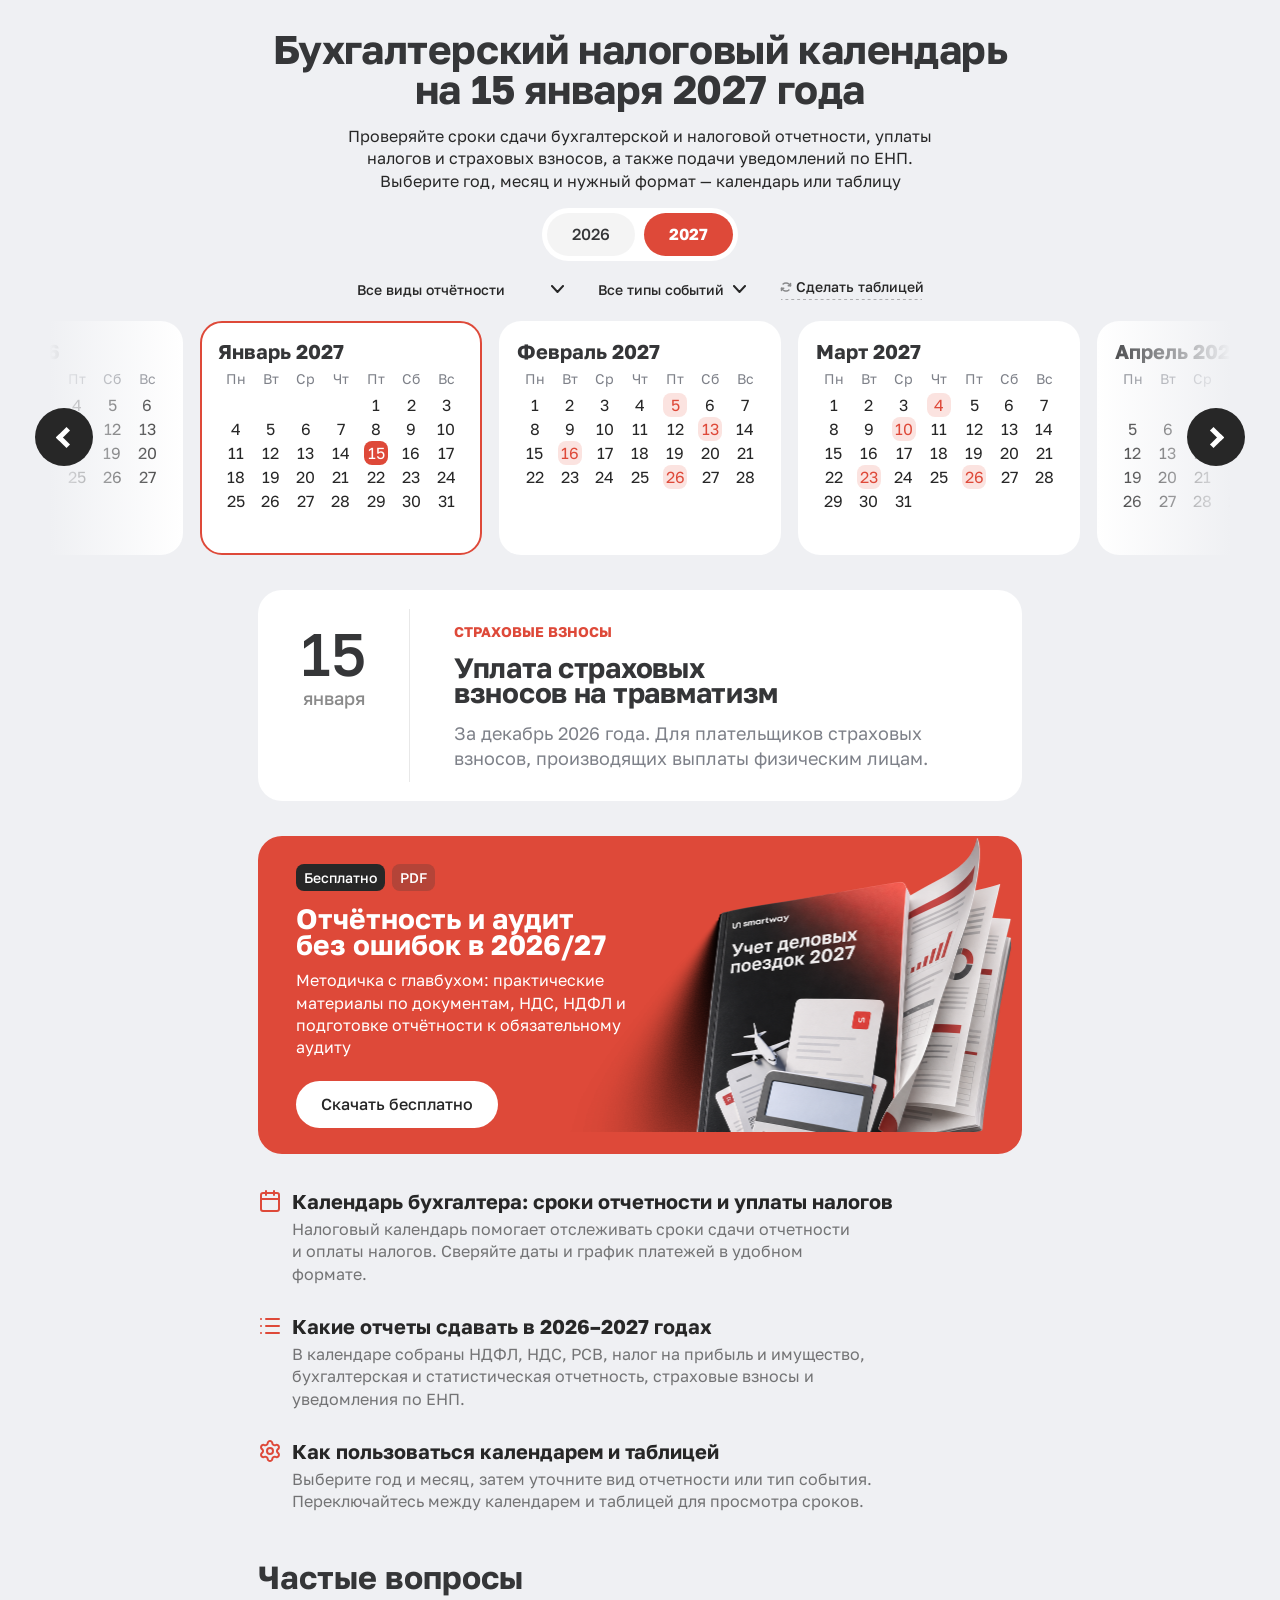
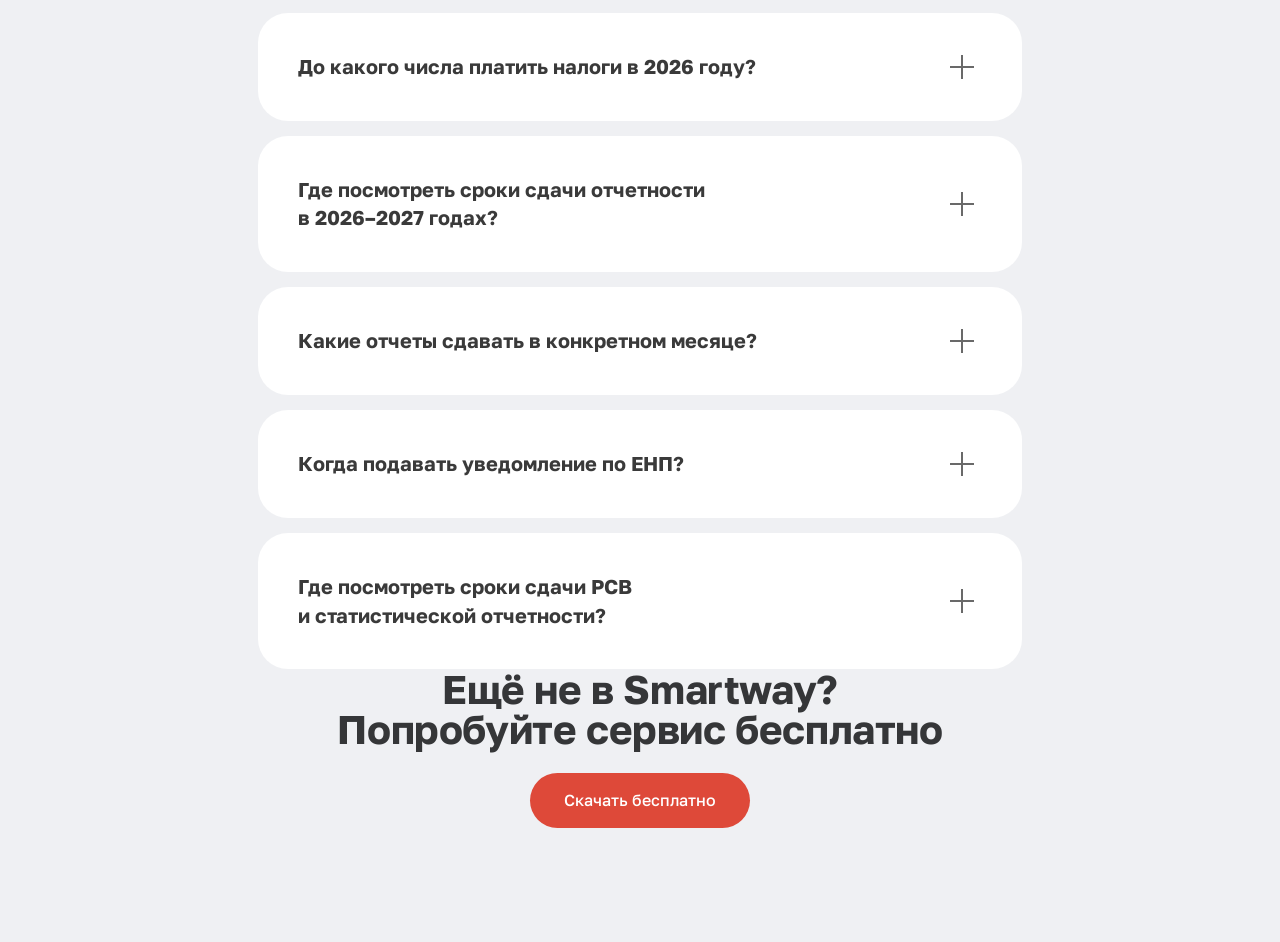
==== commit 7f52deac: "guide banner images replaced" ====
--- a/calendar/index.html
+++ b/calendar/index.html
@@ -987,13 +987,7 @@
         <a class="button button--white" href="#" data-action="guide">Скачать бесплатно</a>
       </div>
       <div class="guide__art" aria-hidden="true">
-        <div class="guide__layer"><img class="guide__shadow" src="./images/guide-shadow.svg" width="476.5" height="481" alt=""><img class="guide__book" src="./images/guide.png" width="341" height="374" alt=""></div>
-        <div class="guide__layer"><img class="guide__shadow" src="./images/guide-shadow.svg" width="476.5" height="481" alt=""><img class="guide__book" src="./images/guide.png" width="341" height="374" alt=""></div>
-      </div>
-      <div class="guide__mobile-art" aria-hidden="true">
-        <img class="guide__mobile-shadow" src="./images/mobile-guide-shadow.svg" width="408.489" height="411.877" alt="">
-        <img class="guide__mobile-shadow-wide" src="./images/mobile-guide-shadow-wide.svg" width="538.489" height="411.877" alt="">
-        <img class="guide__mobile-book" src="./images/mobile-guide.png" width="257.711" height="281.999" alt="">
+        <img src="./images/journal.png" width="1998" height="1184" alt="">
       </div>
     </section>
     <section class="instructions" aria-label="О календаре">
--- a/calendar/style.css
+++ b/calendar/style.css
@@ -1,246 +1,1432 @@
-@font-face{font-family:GolosText;src:url('./fonts/GolosText.ttf') format('truetype');font-weight:100 900;font-display:swap}
-*{box-sizing:border-box}
-body{margin:0;background:#eff0f3;color:#353638;font-family:GolosText,Arial,sans-serif;-webkit-font-smoothing:antialiased}
-button,select,a{-webkit-tap-highlight-color:transparent}
-button,select{font:inherit;color:inherit}
-button,a,select,summary{touch-action:manipulation}
-button{cursor:pointer}
-button{border:0}
-button:focus-visible,a:focus-visible,summary:focus-visible{outline:3px solid #a62c20;outline-offset:4px}
-select:focus{outline:none}
-button:disabled{cursor:default;opacity:.35}
-[hidden]{display:none!important}
-h1,h2,p{margin:0}
-.sr-only{position:absolute;width:1px;height:1px;padding:0;margin:-1px;overflow:hidden;clip:rect(0,0,0,0);white-space:nowrap;border:0}
-.accountant-calendar{overflow:hidden;padding:29px 0 114px}
-.content-width{width:min(764px,calc(100% - 32px));margin-inline:auto}
-.intro{display:flex;flex-direction:column;align-items:center;gap:16px;padding-inline:16px;text-align:center}
-.intro h1,.cta h2{font-size:40px;line-height:1;letter-spacing:-.4px;font-weight:700}
-.intro>p{max-width:596px;color:#272727;font-size:16px;line-height:1.4}
-.years{display:flex;gap:9px;padding:5px;background:#fff;border-radius:100px}
-.years button{padding:12px 25px;border-radius:34px;background:rgba(242,242,242,.79);font-size:16px;font-weight:500;line-height:19px}
-.years button[aria-pressed=true]{background:#de4939;color:#fff;font-weight:700}
-.filters{display:flex;flex-wrap:wrap;align-items:center;justify-content:center;gap:15px;margin:7px 16px 11px;min-height:41px}
-.filter{position:relative;display:flex;align-items:center}
-.filter select{max-width:100%;appearance:none;background:transparent;border:0;border-radius:34px;padding:10px 31px 10px 10px;color:#272727;font-size:14px;font-weight:500;cursor:pointer}
-.filter>img{position:absolute;right:9px;pointer-events:none}
-.filter--month{flex-shrink:0;min-width:124px;padding:10px 31px 10px 10px;border-radius:34px}
-.filter--month .filter__value{font-size:14px;font-weight:500;line-height:1.5;color:#272727;white-space:nowrap;pointer-events:none}
-.filter--month select{position:absolute;inset:0;width:100%;height:100%;margin:0;padding:0;opacity:0;cursor:pointer}
-@media(max-width:700px){.filter--month{padding-left:5px}.filter--month .filter__value{font-size:12px}}
-.view-switch{display:flex;flex-direction:column;align-items:center;gap:4px;background:transparent;border-radius:34px;padding:10px;font-size:14px;font-weight:500;color:#272727}
-.view-switch>span{display:flex;align-items:center;gap:4px}
-.view-switch__line{display:block}
-.months-viewport{position:relative;height:234px;max-width:1440px;margin-inline:auto;overflow:hidden}
-.months-track{position:absolute;display:flex;gap:17px;left:calc(50% - 440px);width:max-content;transform:translateX(calc(var(--month-index,12) * -299px));transition:transform .4s cubic-bezier(.22,.61,.36,1)}
-@media(max-width:700px){.months-track{left:calc(50% - 141px)}}
-.month{width:282px;height:234px;flex:none;border-radius:22px;background:#fff;padding:16px 16px 20px;border:2px solid transparent}
-.month{position:relative}
-.month__link{color:inherit;text-decoration:none}
-.month__link[href]::after{content:'';position:absolute;inset:0;border-radius:20px;z-index:1}
-.month:not(.is-selected):hover .month__link{text-decoration:underline;text-underline-offset:3px}
-.month__link:focus-visible{outline:0}
-.month__link:focus-visible::after{outline:3px solid #a62c20;outline-offset:4px}
-.month .day{position:relative;z-index:2;pointer-events:none}
-.month a.day{pointer-events:auto}
-.month-empty{background:#fff;border-radius:24px;padding:32px 40px}
-.month-empty h2{font-size:24px;margin-bottom:12px}
-.month-empty p{color:#7e8189;line-height:1.4}
-.month.is-selected{border-color:#de4939}
-.month h2{font-size:20px;font-weight:700;line-height:24px;margin-bottom:5px}
-.month__weekdays,.month__days{display:grid;grid-template-columns:repeat(7,1fr);text-align:center}
-.month__weekdays{font-size:14px;color:#7e8189;line-height:22px;margin-bottom:3px}
-.month__days{grid-auto-rows:24px}
-.day{display:block;text-decoration:none;justify-self:center;width:24px;height:24px;padding:0;border-radius:8px;background:transparent;font-size:16px;line-height:24px;color:#272727}
-a.day:not([aria-current=date]):hover{background:#eff0f3}
-.day.has-event{background:#fbe3e0;color:#de4939}
-.day[aria-current=date]{background:#de4939;color:#fff}
-.months-fade{z-index:3;position:absolute;top:-10px;bottom:-10px;width:calc((100% - 914px)/2);min-width:40px;pointer-events:none}
-.months-fade--left{left:0;background:linear-gradient(90deg,#eff0f3 27%,rgba(239,240,243,0))}
-.months-fade--right{right:0;background:linear-gradient(-90deg,#eff0f3 27%,rgba(239,240,243,0))}
-.month-arrow{z-index:4;position:absolute;top:87px;width:58px;height:58px;border-radius:50%;background:#272727;display:grid;place-items:center}
-.month-arrow--prev{left:max(16px,calc(50% - 605px))}
-.month-arrow--next{right:max(16px,calc(50% - 605px))}
-.month-arrow span{display:block;width:15px;height:15px;border-top:5px solid #fff;border-right:5px solid #fff;transform:rotate(45deg);margin-left:-5px}
-.month-arrow--prev span{transform:rotate(-135deg);margin-left:5px}
-.event-list{margin-top:35px;display:grid;gap:16px}
-.event-card{position:relative;min-height:211px;display:grid;grid-template-columns:152px 1fr;gap:44px;padding:19px 59px 19px 0;background:#fff url('./images/event-card.svg') center/100% 100% no-repeat;border-radius:24px}
-.event-card__date{text-align:center;padding-top:8px}
-.event-card__day{display:block;font-size:60px;font-weight:500;line-height:72px}
-.event-card__month{display:block;font-size:18px;font-weight:500;color:rgba(39,39,39,.54);line-height:22px;margin-top:-2px}
-.event-card__body{padding-top:14px;display:flex;flex-direction:column;gap:15px}
-.event-card__category{font-size:14px;line-height:17px;font-weight:700;color:#de4939;text-transform:uppercase}
-.event-card h2{font-size:28px;letter-spacing:-.28px;line-height:.9}
-.event-card__description{font-size:18px;line-height:1.4;color:#7e8189}
-.event-card--empty h2{line-height:1.1}
-.guide{position:relative;isolation:isolate;margin-top:35px;min-height:296px;overflow:hidden;background:#de4939;border-radius:24px;color:#fff}
-.guide__content{position:relative;z-index:1;padding:28px 38px;width:458px;pointer-events:none}
-.guide__tags{display:flex;gap:7px;margin-bottom:15px}
-.guide__tags span{display:block;border-radius:8px;background:#272727;padding:5px 8px;font-size:14px;font-weight:500;line-height:17px}
-.guide__tags span+span{background:rgba(52,53,54,.25)}
-.guide h2{font-size:28px;line-height:26px;margin-bottom:11px}
-.guide p{font-size:16px;line-height:1.4;margin-bottom:22px}
-.button{display:inline-flex;align-items:center;justify-content:center;padding:18px 25px;border-radius:100px;background:#de4939;color:#fff;font-size:16px;line-height:19px;font-weight:500;text-decoration:none;pointer-events:auto;transition:filter .15s}
-.button:hover{filter:brightness(.95)}
-.button--white{padding-block:14px;background:#fff;color:#272727}
-.guide__art,.guide__layer{position:absolute;inset:0;pointer-events:none}
-.guide__book{position:absolute;top:-3px;left:444px;object-fit:cover}
-.guide__shadow{position:absolute;top:-22px;left:285.5px}
-.instructions{display:grid;gap:29px;margin-top:35px;color:#272727}
-.instructions article{display:flex;align-items:flex-start;gap:10px}
-.instructions article>img{flex:none}
-.instructions h2{font-size:20px;line-height:24px;margin-bottom:5px}
-.instructions p{max-width:586px;font-size:16px;line-height:1.4;color:rgba(39,39,39,.62)}
-.faq{margin-top:45px}
-.faq>h2{font-size:32px;line-height:38px;margin-bottom:17px}
-.faq details{background:#fff;border-radius:30px;margin-top:15px;overflow:hidden}
-.faq summary{position:relative;list-style:none;padding:39px 95px 40px 40px;font-size:20px;font-weight:700;line-height:28.8px;color:#3a3a3a;cursor:pointer}
-.faq summary::-webkit-details-marker{display:none}
-.faq__icon{position:absolute;right:40px;top:50%;transform:translateY(-50%);display:block;width:40px;height:40px;background:url('./images/plus.svg') center no-repeat;border-radius:50%}
-.faq details[open] .faq__icon{background:#eee url('./images/minus.svg') center no-repeat}
-.faq details>p{padding:0 95px 32px 40px;font-size:16px;line-height:1.5;color:#7e8189}
-.cta{padding:0 16px;text-align:center;margin-top:100px}
-.cta h2{margin-bottom:24px}
-.cta .button{min-width:220px}
-.table-view{padding:0;overflow:visible}
-.table-view table{width:100%;table-layout:fixed;border-collapse:separate;border-spacing:0 7px;margin-block:-7px;color:#272727;font-size:12px;text-align:left}
-.report-table__date{width:10.602094%}
-.report-table__action{width:26.832461%}
-.report-table__period{width:18.324607%}
-.report-table__category{width:21.073298%}
-.report-table__audience{width:23.167539%}
-.table-view th{height:51px;background:#272727;color:#fff;font-size:12px;line-height:14px;font-weight:600;padding:10px 10px;border-block:4px solid #fff;white-space:nowrap}
-.table-view th:first-child{border-left:5px solid #fff;border-radius:15px 0 0 15px;padding-left:23px}
-.table-view th:last-child{border-right:4px solid #fff;border-radius:0 15px 15px 0}
-.table-view td{height:62px;background:#fff;padding:15px 10px;vertical-align:middle;line-height:1.34;overflow-wrap:break-word}
-.table-view td:first-child{border-radius:15px 0 0 15px;padding-block:5px}
-.table-view td:last-child{border-radius:0 15px 15px 0}
-.table-view .table-action{font-weight:500;padding-right:56px}
-.table-date{display:flex;flex-direction:column;align-items:center;justify-content:center;width:41px;min-height:43px;padding:5px 10px;background:rgba(237,237,237,.7);border-radius:9px;color:#272727;text-decoration:none;line-height:normal}
-.table-date strong{font-size:18px;line-height:22px}
-.table-date span{font-size:10px;line-height:12px}
-.table-date:hover{background:#fbe3e0}
-.table-view td.table-empty{border-radius:15px;padding:24px;text-align:center;color:#7e8189}
-.is-table-view .guide{margin-top:28px}
-.is-table-view .view-switch{align-items:flex-start;gap:4px}
-.is-table-view .guide__book{left:422.5px}
-.is-table-view .guide__shadow{left:264px}
-@media(max-width:1000px){.months-track{left:calc(50% - 290.5px)}.months-fade{width:calc((100% - 610px)/2)}.month-arrow--prev{left:16px}.month-arrow--next{right:16px}}
-@media(max-width:767px){.months-track{left:calc(50% - 141px)}.months-fade{width:calc((100% - 282px)/2)}}
-@media(max-width:700px){.accountant-calendar{padding:32px 0 64px}.intro h1,.cta h2{font-size:30px;line-height:1.08;letter-spacing:-.3px}.intro>p{font-size:14px;max-width:520px}.filters{flex-wrap:wrap;gap:0 8px;margin-top:14px;margin-bottom:16px}.filter select,.view-switch{font-size:12px}.filter select{padding-left:5px}.view-switch{padding-block:6px}.months-fade{width:calc((100% - 282px)/2);min-width:0}.month-arrow{width:40px;height:40px;top:97px}.month-arrow span{width:11px;height:11px;border-width:3px}.month-arrow--prev{left:8px}.month-arrow--next{right:8px}.event-list{margin-top:24px}.event-card{min-height:180px;padding:20px;grid-template-columns:66px 1fr;gap:18px;background-image:none}.event-card__date{border-right:1px solid #e8e8e8;padding:0 14px 0 0}.event-card__day{font-size:42px;line-height:54px}.event-card__month{font-size:13px}.event-card__body{padding-top:4px;gap:12px}.event-card__category{font-size:11px}.event-card h2{font-size:22px;line-height:1.05}.event-card__description{font-size:14px}.guide{margin-top:24px}.guide__content{padding:24px;width:100%;max-width:430px}.guide h2{font-size:25px;line-height:26px}.guide p{font-size:14px;max-width:270px;margin-bottom:24px}.guide__art{left:auto;width:764px;right:-170px;opacity:.35;z-index:-1}.instructions{gap:24px;margin-top:28px}.instructions h2{font-size:18px;line-height:1.25}.instructions p{font-size:14px}.desktop-break{display:none}.faq{margin-top:36px}.faq>h2{font-size:28px;line-height:34px}.faq details{border-radius:22px;margin-top:12px}.faq summary{padding:25px 64px 25px 24px;font-size:17px;line-height:1.4}.faq__icon{right:16px;width:32px;height:32px}.faq details>p{padding:0 24px 24px;font-size:14px}.cta{margin-top:64px}.cta h2{font-size:28px}.table-view{padding:0}.is-table-view .guide__book{left:444px}.is-table-view .guide__shadow{left:285.5px}}
-@media(prefers-reduced-motion:reduce){*{scroll-behavior:auto!important;transition:none!important}}
+@font-face {
+  font-family: GolosText;
+  src: url("./fonts/GolosText.ttf") format("truetype");
+  font-weight: 100 900;
+  font-display: swap;
+}
+* {
+  box-sizing: border-box;
+}
+body {
+  margin: 0;
+  background: #eff0f3;
+  color: #353638;
+  font-family: GolosText, Arial, sans-serif;
+  -webkit-font-smoothing: antialiased;
+}
+button,
+select,
+a {
+  -webkit-tap-highlight-color: transparent;
+}
+button,
+select {
+  font: inherit;
+  color: inherit;
+}
+button,
+a,
+select,
+summary {
+  touch-action: manipulation;
+}
+button {
+  cursor: pointer;
+}
+button {
+  border: 0;
+}
+button:focus-visible,
+a:focus-visible,
+summary:focus-visible {
+  outline: 3px solid #a62c20;
+  outline-offset: 4px;
+}
+select:focus {
+  outline: none;
+}
+button:disabled {
+  cursor: default;
+  opacity: 0.35;
+}
+[hidden] {
+  display: none !important;
+}
+h1,
+h2,
+p {
+  margin: 0;
+}
+.sr-only {
+  position: absolute;
+  width: 1px;
+  height: 1px;
+  padding: 0;
+  margin: -1px;
+  overflow: hidden;
+  clip: rect(0, 0, 0, 0);
+  white-space: nowrap;
+  border: 0;
+}
+.accountant-calendar {
+  overflow: hidden;
+  padding: 29px 0 114px;
+}
+.content-width {
+  width: min(764px, calc(100% - 32px));
+  margin-inline: auto;
+}
+.intro {
+  display: flex;
+  flex-direction: column;
+  align-items: center;
+  gap: 16px;
+  padding-inline: 16px;
+  text-align: center;
+}
+.intro h1,
+.cta h2 {
+  font-size: 40px;
+  line-height: 1;
+  letter-spacing: -0.4px;
+  font-weight: 700;
+}
+.intro > p {
+  max-width: 596px;
+  color: #272727;
+  font-size: 16px;
+  line-height: 1.4;
+}
+.years {
+  display: flex;
+  gap: 9px;
+  padding: 5px;
+  background: #fff;
+  border-radius: 100px;
+}
+.years button {
+  padding: 12px 25px;
+  border-radius: 34px;
+  background: rgba(242, 242, 242, 0.79);
+  font-size: 16px;
+  font-weight: 500;
+  line-height: 19px;
+}
+.years button[aria-pressed="true"] {
+  background: #de4939;
+  color: #fff;
+  font-weight: 700;
+}
+.filters {
+  display: flex;
+  flex-wrap: wrap;
+  align-items: center;
+  justify-content: center;
+  gap: 15px;
+  margin: 7px 16px 11px;
+  min-height: 41px;
+}
+.filter {
+  position: relative;
+  display: flex;
+  align-items: center;
+}
+.filter select {
+  max-width: 100%;
+  appearance: none;
+  background: transparent;
+  border: 0;
+  border-radius: 34px;
+  padding: 10px 31px 10px 10px;
+  color: #272727;
+  font-size: 14px;
+  font-weight: 500;
+  cursor: pointer;
+}
+.filter > img {
+  position: absolute;
+  right: 9px;
+  pointer-events: none;
+}
+.filter--month {
+  flex-shrink: 0;
+  min-width: 124px;
+  padding: 10px 31px 10px 10px;
+  border-radius: 34px;
+}
+.filter--month .filter__value {
+  font-size: 14px;
+  font-weight: 500;
+  line-height: 1.5;
+  color: #272727;
+  white-space: nowrap;
+  pointer-events: none;
+}
+.filter--month select {
+  position: absolute;
+  inset: 0;
+  width: 100%;
+  height: 100%;
+  margin: 0;
+  padding: 0;
+  opacity: 0;
+  cursor: pointer;
+}
+@media (max-width: 700px) {
+  .filter--month {
+    padding-left: 5px;
+  }
+  .filter--month .filter__value {
+    font-size: 12px;
+  }
+}
+.view-switch {
+  display: flex;
+  flex-direction: column;
+  align-items: center;
+  gap: 4px;
+  background: transparent;
+  border-radius: 34px;
+  padding: 10px;
+  font-size: 14px;
+  font-weight: 500;
+  color: #272727;
+}
+.view-switch > span {
+  display: flex;
+  align-items: center;
+  gap: 4px;
+}
+.view-switch__line {
+  display: block;
+}
+.months-viewport {
+  position: relative;
+  height: 234px;
+  max-width: 1440px;
+  margin-inline: auto;
+  overflow: hidden;
+}
+.months-track {
+  position: absolute;
+  display: flex;
+  gap: 17px;
+  left: calc(50% - 440px);
+  width: max-content;
+  transform: translateX(calc(var(--month-index, 12) * -299px));
+  transition: transform 0.4s cubic-bezier(0.22, 0.61, 0.36, 1);
+}
+@media (max-width: 700px) {
+  .months-track {
+    left: calc(50% - 141px);
+  }
+}
+.month {
+  width: 282px;
+  height: 234px;
+  flex: none;
+  border-radius: 22px;
+  background: #fff;
+  padding: 16px 16px 20px;
+  border: 2px solid transparent;
+}
+.month {
+  position: relative;
+}
+.month__link {
+  color: inherit;
+  text-decoration: none;
+}
+.month__link[href]::after {
+  content: "";
+  position: absolute;
+  inset: 0;
+  border-radius: 20px;
+  z-index: 1;
+}
+.month:not(.is-selected):hover .month__link {
+  text-decoration: underline;
+  text-underline-offset: 3px;
+}
+.month__link:focus-visible {
+  outline: 0;
+}
+.month__link:focus-visible::after {
+  outline: 3px solid #a62c20;
+  outline-offset: 4px;
+}
+.month .day {
+  position: relative;
+  z-index: 2;
+  pointer-events: none;
+}
+.month a.day {
+  pointer-events: auto;
+}
+.month-empty {
+  background: #fff;
+  border-radius: 24px;
+  padding: 32px 40px;
+}
+.month-empty h2 {
+  font-size: 24px;
+  margin-bottom: 12px;
+}
+.month-empty p {
+  color: #7e8189;
+  line-height: 1.4;
+}
+.month.is-selected {
+  border-color: #de4939;
+}
+.month h2 {
+  font-size: 20px;
+  font-weight: 700;
+  line-height: 24px;
+  margin-bottom: 5px;
+}
+.month__weekdays,
+.month__days {
+  display: grid;
+  grid-template-columns: repeat(7, 1fr);
+  text-align: center;
+}
+.month__weekdays {
+  font-size: 14px;
+  color: #7e8189;
+  line-height: 22px;
+  margin-bottom: 3px;
+}
+.month__days {
+  grid-auto-rows: 24px;
+}
+.day {
+  display: block;
+  text-decoration: none;
+  justify-self: center;
+  width: 24px;
+  height: 24px;
+  padding: 0;
+  border-radius: 8px;
+  background: transparent;
+  font-size: 16px;
+  line-height: 24px;
+  color: #272727;
+}
+a.day:not([aria-current="date"]):hover {
+  background: #eff0f3;
+}
+.day.has-event {
+  background: #fbe3e0;
+  color: #de4939;
+}
+.day[aria-current="date"] {
+  background: #de4939;
+  color: #fff;
+}
+.months-fade {
+  z-index: 3;
+  position: absolute;
+  top: -10px;
+  bottom: -10px;
+  width: calc((100% - 914px) / 2);
+  min-width: 40px;
+  pointer-events: none;
+}
+.months-fade--left {
+  left: 0;
+  background: linear-gradient(90deg, #eff0f3 27%, rgba(239, 240, 243, 0));
+}
+.months-fade--right {
+  right: 0;
+  background: linear-gradient(-90deg, #eff0f3 27%, rgba(239, 240, 243, 0));
+}
+.month-arrow {
+  z-index: 4;
+  position: absolute;
+  top: 87px;
+  width: 58px;
+  height: 58px;
+  border-radius: 50%;
+  background: #272727;
+  display: grid;
+  place-items: center;
+}
+.month-arrow--prev {
+  left: max(16px, calc(50% - 605px));
+}
+.month-arrow--next {
+  right: max(16px, calc(50% - 605px));
+}
+.month-arrow span {
+  display: block;
+  width: 15px;
+  height: 15px;
+  border-top: 5px solid #fff;
+  border-right: 5px solid #fff;
+  transform: rotate(45deg);
+  margin-left: -5px;
+}
+.month-arrow--prev span {
+  transform: rotate(-135deg);
+  margin-left: 5px;
+}
+.event-list {
+  margin-top: 35px;
+  display: grid;
+  gap: 16px;
+}
+.event-card {
+  position: relative;
+  min-height: 211px;
+  display: grid;
+  grid-template-columns: 152px 1fr;
+  gap: 44px;
+  padding: 19px 59px 19px 0;
+  background: #fff;
+  border-radius: 24px;
+}
+.event-card__date {
+  text-align: center;
+  padding-top: 8px;
+  border-right: 1px solid #e8e8e8;
+}
+.event-card__day {
+  display: block;
+  font-size: 60px;
+  font-weight: 500;
+  line-height: 72px;
+}
+.event-card__month {
+  display: block;
+  font-size: 18px;
+  font-weight: 500;
+  color: rgba(39, 39, 39, 0.54);
+  line-height: 22px;
+  margin-top: -2px;
+}
+.event-card__body {
+  padding-top: 14px;
+  display: flex;
+  flex-direction: column;
+  gap: 15px;
+}
+.event-card__category {
+  font-size: 14px;
+  line-height: 17px;
+  font-weight: 700;
+  color: #de4939;
+  text-transform: uppercase;
+}
+.event-card h2 {
+  font-size: 28px;
+  letter-spacing: -0.28px;
+  line-height: 0.9;
+}
+.event-card__description {
+  font-size: 18px;
+  line-height: 1.4;
+  color: #7e8189;
+}
+.event-card--empty h2 {
+  line-height: 1.1;
+}
+.guide {
+  position: relative;
+  isolation: isolate;
+  margin-top: 35px;
+  min-height: 296px;
+  overflow: hidden;
+  background: #de4939;
+  border-radius: 24px;
+  color: #fff;
+}
+.guide__content {
+  position: relative;
+  z-index: 1;
+  padding: 28px 38px 26px;
+  width: 458px;
+  pointer-events: none;
+}
+.guide__tags {
+  display: flex;
+  gap: 7px;
+  margin-bottom: 15px;
+}
+.guide__tags span {
+  display: block;
+  border-radius: 8px;
+  background: #272727;
+  padding: 5px 8px;
+  font-size: 14px;
+  font-weight: 500;
+  line-height: 17px;
+}
+.guide__tags span + span {
+  background: rgba(52, 53, 54, 0.25);
+}
+.guide h2 {
+  font-size: 28px;
+  line-height: 26px;
+  margin-bottom: 11px;
+}
+.guide p {
+  font-size: 16px;
+  line-height: 1.4;
+  margin-bottom: 22px;
+}
+.button {
+  display: inline-flex;
+  align-items: center;
+  justify-content: center;
+  padding: 18px 25px;
+  border-radius: 100px;
+  background: #de4939;
+  color: #fff;
+  font-size: 16px;
+  line-height: 19px;
+  font-weight: 500;
+  text-decoration: none;
+  pointer-events: auto;
+  transition: filter 0.15s;
+}
+.button:hover {
+  filter: brightness(0.95);
+}
+.button--white {
+  padding-block: 14px;
+  background: #fff;
+  color: #272727;
+}
+.guide__art {
+  position: absolute;
+  inset: 0;
+  pointer-events: none;
+}
+.guide__art img {
+  position: absolute;
+  top: 0;
+  left: 264.5px;
+  width: 499.5px;
+  height: auto;
+}
+.instructions {
+  display: grid;
+  gap: 29px;
+  margin-top: 35px;
+  color: #272727;
+}
+.instructions article {
+  display: flex;
+  align-items: flex-start;
+  gap: 10px;
+}
+.instructions article > img {
+  flex: none;
+}
+.instructions h2 {
+  font-size: 20px;
+  line-height: 24px;
+  margin-bottom: 5px;
+}
+.instructions p {
+  max-width: 586px;
+  font-size: 16px;
+  line-height: 1.4;
+  color: rgba(39, 39, 39, 0.62);
+}
+.faq {
+  margin-top: 45px;
+}
+.faq > h2 {
+  font-size: 32px;
+  line-height: 38px;
+  margin-bottom: 17px;
+}
+.faq details {
+  background: #fff;
+  border-radius: 30px;
+  margin-top: 15px;
+  overflow: hidden;
+}
+.faq summary {
+  position: relative;
+  list-style: none;
+  padding: 39px 95px 40px 40px;
+  font-size: 20px;
+  font-weight: 700;
+  line-height: 28.8px;
+  color: #3a3a3a;
+  cursor: pointer;
+}
+.faq summary::-webkit-details-marker {
+  display: none;
+}
+.faq__icon {
+  position: absolute;
+  right: 40px;
+  top: 50%;
+  transform: translateY(-50%);
+  display: block;
+  width: 40px;
+  height: 40px;
+  background: url("./images/plus.svg") center no-repeat;
+  border-radius: 50%;
+}
+.faq details[open] .faq__icon {
+  background: #eee url("./images/minus.svg") center no-repeat;
+}
+.faq details > p {
+  padding: 0 95px 32px 40px;
+  font-size: 16px;
+  line-height: 1.5;
+  color: #7e8189;
+}
+.cta {
+  padding: 0 16px;
+  text-align: center;
+}
+.cta h2 {
+  margin-bottom: 24px;
+}
+.cta .button {
+  min-width: 220px;
+}
+.table-view {
+  width: min(992px, calc(100% - 32px));
+  padding: 0;
+  overflow: visible;
+}
+.table-view table {
+  width: 100%;
+  table-layout: fixed;
+  border-collapse: separate;
+  border-spacing: 0 7px;
+  margin-block: -7px;
+  color: #272727;
+  font-size: 12px;
+  text-align: left;
+}
+.report-table__date {
+  width: 10.602094%;
+}
+.report-table__action {
+  width: 22%;
+}
+.report-table__period {
+  width: 18.324607%;
+}
+.report-table__category {
+  width: 21.073298%;
+}
+.report-table__audience {
+  width: 28%;
+}
+.table-view th {
+  height: 51px;
+  background: #272727;
+  color: #fff;
+  font-size: 12px;
+  line-height: 14px;
+  font-weight: 600;
+  padding: 10px 10px;
+  border-block: 4px solid #fff;
+  white-space: nowrap;
+}
+.table-view th:first-child {
+  border-left: 5px solid #fff;
+  border-radius: 15px 0 0 15px;
+  padding-left: 23px;
+}
+.table-view th:last-child {
+  border-right: 4px solid #fff;
+  border-radius: 0 15px 15px 0;
+}
+.table-view td {
+  height: 62px;
+  background: #fff;
+  padding: 15px 10px;
+  vertical-align: middle;
+  line-height: 1.34;
+  overflow-wrap: break-word;
+}
+.table-view td:first-child {
+  border-radius: 15px 0 0 15px;
+  padding-block: 5px;
+}
+.table-view td:last-child {
+  border-radius: 0 15px 15px 0;
+}
+.table-view .table-action {
+  font-weight: 500;
+  padding-right: 56px;
+}
+.table-date {
+  display: flex;
+  flex-direction: column;
+  align-items: center;
+  justify-content: center;
+  width: 41px;
+  min-height: 43px;
+  padding: 5px 10px;
+  background: rgba(237, 237, 237, 0.7);
+  border-radius: 9px;
+  color: #272727;
+  text-decoration: none;
+  line-height: normal;
+}
+.table-date strong {
+  font-size: 18px;
+  line-height: 22px;
+}
+.table-date span {
+  font-size: 10px;
+  line-height: 12px;
+}
+.table-date:hover {
+  background: #fbe3e0;
+}
+.table-view td.table-empty {
+  border-radius: 15px;
+  padding: 24px;
+  text-align: center;
+  color: #7e8189;
+}
+.is-table-view .guide {
+  margin-top: 28px;
+}
+.is-table-view .view-switch {
+  align-items: flex-start;
+  gap: 4px;
+}
+@media (max-width: 1000px) {
+  .months-track {
+    left: calc(50% - 290.5px);
+  }
+  .months-fade {
+    width: calc((100% - 610px) / 2);
+  }
+  .month-arrow--prev {
+    left: 16px;
+  }
+  .month-arrow--next {
+    right: 16px;
+  }
+}
+@media (max-width: 767px) {
+  .months-track {
+    left: calc(50% - 141px);
+  }
+  .months-fade {
+    width: calc((100% - 282px) / 2);
+  }
+}
+@media (max-width: 700px) {
+  .accountant-calendar {
+    padding: 32px 0 64px;
+  }
+  .intro h1,
+  .cta h2 {
+    font-size: 30px;
+    line-height: 1.08;
+    letter-spacing: -0.3px;
+  }
+  .intro > p {
+    font-size: 14px;
+    max-width: 520px;
+  }
+  .filters {
+    flex-wrap: wrap;
+    gap: 0 8px;
+    margin-top: 14px;
+    margin-bottom: 16px;
+  }
+  .filter select,
+  .view-switch {
+    font-size: 12px;
+  }
+  .filter select {
+    padding-left: 5px;
+  }
+  .view-switch {
+    padding-block: 6px;
+  }
+  .months-fade {
+    width: calc((100% - 282px) / 2);
+    min-width: 0;
+  }
+  .month-arrow {
+    width: 40px;
+    height: 40px;
+    top: 97px;
+  }
+  .month-arrow span {
+    width: 11px;
+    height: 11px;
+    border-width: 3px;
+  }
+  .month-arrow--prev {
+    left: 8px;
+  }
+  .month-arrow--next {
+    right: 8px;
+  }
+  .event-list {
+    margin-top: 24px;
+  }
+  .event-card {
+    min-height: 180px;
+    padding: 20px;
+    grid-template-columns: 66px 1fr;
+    gap: 18px;
+    background-image: none;
+  }
+  .event-card__date {
+    border-right: 1px solid #e8e8e8;
+    padding: 0 14px 0 0;
+  }
+  .event-card__day {
+    font-size: 42px;
+    line-height: 54px;
+  }
+  .event-card__month {
+    font-size: 13px;
+  }
+  .event-card__body {
+    padding-top: 4px;
+    gap: 12px;
+  }
+  .event-card__category {
+    font-size: 11px;
+  }
+  .event-card h2 {
+    font-size: 22px;
+    line-height: 1.05;
+  }
+  .event-card__description {
+    font-size: 14px;
+  }
+  .instructions {
+    gap: 24px;
+    margin-top: 28px;
+  }
+  .instructions h2 {
+    font-size: 18px;
+    line-height: 1.25;
+  }
+  .instructions p {
+    font-size: 14px;
+  }
+  .desktop-break {
+    display: none;
+  }
+  .faq {
+    margin-top: 36px;
+  }
+  .faq > h2 {
+    font-size: 28px;
+    line-height: 34px;
+  }
+  .faq details {
+    border-radius: 22px;
+    margin-top: 12px;
+  }
+  .faq summary {
+    padding: 25px 64px 25px 24px;
+    font-size: 17px;
+    line-height: 1.4;
+  }
+  .faq__icon {
+    right: 16px;
+    width: 32px;
+    height: 32px;
+  }
+  .faq details > p {
+    padding: 0 24px 24px;
+    font-size: 14px;
+  }
+  .cta {
+    margin-top: 64px;
+  }
+  .cta h2 {
+    font-size: 28px;
+  }
+  .table-view {
+    padding: 0;
+  }
+}
+@media (prefers-reduced-motion: reduce) {
+  * {
+    scroll-behavior: auto !important;
+    transition: none !important;
+  }
+}
 
-@media(max-width:799px){
-  .table-view table{display:block;margin:0;border-spacing:0;font-size:14px}
-  .table-view colgroup{display:none}
-  .table-view thead{position:absolute;width:1px;height:1px;overflow:hidden;clip:rect(0,0,0,0);white-space:nowrap}
-  .table-view tbody{display:grid;gap:12px}
-  .table-view tbody tr{display:grid;gap:14px;padding:20px;background:#fff;border-radius:15px;min-width:0}
-  .table-view td,.table-view td:first-child,.table-view td:last-child,.table-view .table-action{display:grid;grid-template-columns:minmax(0,120px) minmax(0,1fr);gap:12px;height:auto;padding:0;border-radius:0;background:transparent;line-height:1.4;min-width:0;overflow-wrap:anywhere}
-  .table-view td::before{content:attr(data-label);font-size:12px;font-weight:500;color:#7e8189}
-  .table-view td:first-child{display:block}
-  .table-view td:first-child::before,.table-view td.table-empty::before{content:none}
-  .table-view td.table-empty{display:block;padding:0}
-  .table-view .table-action{font-weight:500}
+@media (width < 1024px) {
+  .table-view table {
+    display: block;
+    margin: 0;
+    border-spacing: 0;
+    font-size: 14px;
+  }
+  .table-view colgroup {
+    display: none;
+  }
+  .table-view thead {
+    position: absolute;
+    width: 1px;
+    height: 1px;
+    overflow: hidden;
+    clip: rect(0, 0, 0, 0);
+    white-space: nowrap;
+  }
+  .table-view tbody {
+    display: grid;
+    gap: 12px;
+  }
+  .table-view tbody tr {
+    display: grid;
+    gap: 14px;
+    padding: 20px;
+    background: #fff;
+    border-radius: 15px;
+    min-width: 0;
+  }
+  .table-view td,
+  .table-view td:first-child,
+  .table-view td:last-child,
+  .table-view .table-action {
+    display: grid;
+    grid-template-columns: minmax(0, 120px) minmax(0, 1fr);
+    gap: 12px;
+    height: auto;
+    padding: 0;
+    border-radius: 0;
+    background: transparent;
+    line-height: 1.4;
+    min-width: 0;
+    overflow-wrap: anywhere;
+  }
+  .table-view td::before {
+    content: attr(data-label);
+    font-size: 12px;
+    font-weight: 500;
+    color: #7e8189;
+  }
+  .table-view td:first-child {
+    display: block;
+  }
+  .table-view td:first-child::before,
+  .table-view td.table-empty::before {
+    content: none;
+  }
+  .table-view td.table-empty {
+    display: block;
+    padding: 0;
+  }
+  .table-view .table-action {
+    font-weight: 500;
+  }
 }
 
-.calendar-controls{display:flex;flex-wrap:wrap;align-items:center;justify-content:center;gap:15px;margin:7px 16px 11px;min-height:41px}
-.calendar-controls .filters{margin:0;gap:15px}
-.calendar-toolbar{display:contents}
-.mobile-month-nav,.guide__mobile-art,.event-card__month-short{display:none}
-.instructions article>picture{flex:none;display:block;width:24px;height:24px}
-.instructions picture img{display:block}
-@media(max-width:700px){
-  .accountant-calendar{padding:16px 0 0}
-  .intro{align-items:flex-start;gap:12px;text-align:left;color:#272727}
-  .intro h1{font-size:30px;line-height:1.06;letter-spacing:-.3px}
-  .intro>p{font-size:15px;line-height:1.25;color:#272727;max-width:none}
-  .years{width:100%;margin-top:12px}
-  .years button{flex:1}
-  .calendar-controls{display:flex;flex-direction:column;flex-wrap:nowrap;align-items:stretch;gap:24px;margin:15px 16px;min-width:0}
-  .calendar-controls .filters{width:100%;min-width:0;flex-wrap:nowrap;justify-content:flex-start;gap:8px;min-height:45px;overflow-x:auto;scrollbar-width:none}
-  .calendar-controls .filters::-webkit-scrollbar{display:none}
-  .filter{flex:none;height:45px}
-  .filter select{font-size:14px;line-height:1.25;padding:5px 35px 5px 14px}
-  .filter>img{right:13px}
-  .filter--month{padding-left:14px}
-  .filter--month .filter__value{font-size:14px}
-  .calendar-toolbar{display:flex;flex-direction:column;align-items:center;width:100%;min-width:0}
-  .mobile-month-nav{display:grid;grid-template-columns:29px minmax(0,1fr) 29px;align-items:center;gap:8px;width:100%}
-  .mobile-month-nav p{font-size:30px;line-height:1.25;font-weight:700;text-align:center;color:#272727}
-  .mobile-month-nav .month-arrow{position:static;display:block;width:29px;height:29px;background:transparent;padding:0;border-radius:50%;transform:none}
-  .month-arrow--prev.month-arrow--mobile img{display:block;transform:scaleY(-1)}
-  .month-arrow--next.month-arrow--mobile img{display:block;transform:rotate(180deg)}
-  .view-switch{font-size:14px;padding:10px;gap:4px}
-  .months-viewport>.month-arrow,.months-fade{display:none}
-  .months-track{gap:9px;transform:translateX(calc(var(--month-index,12) * -291px))}
-  .month{opacity:.55}
-  .month.is-in-view{opacity:1}
-  .event-list{margin-top:15px}
-  .event-card{grid-template-columns:53px minmax(0,1fr);column-gap:12px;row-gap:3px;padding:30px;min-height:0;color:#272727}
-  .event-card__body{display:contents}
-  .event-card__date{grid-column:1;grid-row:1 / 3;display:flex;flex-direction:column;justify-content:center;align-items:center;padding:0 12px 0 0;border-right:1px solid #e8e8e8}
-  .event-card__day{font-size:24px;line-height:.88;font-weight:700}
-  .event-card__month{font-size:16px;line-height:.88;font-weight:400;color:#272727;margin-top:0}
-  .event-card__month-full{display:none}
-  .event-card__month-short{display:inline}
-  .event-card__category{grid-column:2;grid-row:1;font-size:10px;line-height:1.25;color:#d54333;align-self:end}
-  .event-card h2{grid-column:2;grid-row:2;max-width:191px;font-size:16px;line-height:1.01;letter-spacing:0;color:#272727}
-  .event-card h2 br{display:none}
-  .event-card__description{grid-column:1 / -1;grid-row:3;margin-top:17px;font-size:15px;line-height:1.25;color:#78797b}
-  .guide,.is-table-view .guide{height:394px;min-height:394px;margin-top:24px;background:#d54333}
-  .guide__content{display:flex;flex-direction:column;align-items:center;max-width:none;width:100%;padding:20px 13px 0;text-align:center}
-  .guide__tags{gap:5px;margin-bottom:15px}
-  .guide__tags span{padding:8px 12px}
-  .guide h2{font-size:22px;line-height:1.08;margin-bottom:10px}
-  .guide p{max-width:332px;font-size:14px;line-height:1.25;margin-bottom:15px}
-  .guide .button{min-height:44px;width:200px;padding:12px 6px;border-radius:24px}
-  .guide__art{display:none}
-  .guide__mobile-art{display:block;position:relative;width:318px;height:174px;margin:15px auto 0;pointer-events:none}
-  .guide__mobile-shadow{position:absolute;left:-101.25px;top:-49.93px}
-  .guide__mobile-shadow-wide{position:absolute;left:-232.25px;top:-49.93px}
-  .guide__mobile-book{position:absolute;left:40.86px;top:-11px;object-fit:cover}
-  .instructions{margin-top:24px;gap:24px}
-  .instructions article>div{min-width:0}
-  .instructions h2{max-width:234px;font-size:18px;line-height:1;margin-bottom:6px}
-  .instructions p{font-size:15px;line-height:1.25;color:#78797b}
-  .faq{margin-top:24px}
-  .faq>h2{font-size:27px;line-height:1.25;color:#272727;margin-bottom:10px}
-  .faq details{border-radius:12px;margin-top:10px}
-  .faq summary{padding:14px 48px 14px 14px;min-height:44px;font-size:15px;font-weight:500;line-height:1.25;color:#272727}
-  .faq__icon,.faq details[open] .faq__icon{right:14px;width:24px;height:28px;background:none;transform:translateY(-50%)}
-  .faq__icon::before{content:'⌄';display:block;font-size:22px;line-height:28px;font-weight:400;text-align:center;color:#78797b}
-  .faq details[open] .faq__icon{transform:translateY(-50%) rotate(180deg)}
-  .faq details>p{padding:0 14px 14px;font-size:15px;line-height:1.25}
-  .cta{display:flex;flex-direction:column;align-items:center;justify-content:center;gap:24px;min-height:292px;margin-top:24px;padding:24px 16px}
-  .cta h2{max-width:332px;margin:0;font-size:30px;line-height:1.1;letter-spacing:-.3px}
+.calendar-controls {
+  display: flex;
+  flex-wrap: wrap;
+  align-items: center;
+  justify-content: center;
+  gap: 15px;
+  margin: 7px 16px 11px;
+  min-height: 41px;
+}
+.calendar-controls .filters {
+  margin: 0;
+  gap: 15px;
+}
+.calendar-toolbar {
+  display: contents;
+}
+.mobile-month-nav,
+.event-card__month-short {
+  display: none;
+}
+.instructions article > picture {
+  flex: none;
+  display: block;
+  width: 24px;
+  height: 24px;
+}
+.instructions picture img {
+  display: block;
+}
+@media (max-width: 700px) {
+  .accountant-calendar {
+    padding: 16px 0 0;
+  }
+  .intro {
+    align-items: flex-start;
+    gap: 12px;
+    text-align: left;
+    color: #272727;
+  }
+  .intro h1 {
+    font-size: 30px;
+    line-height: 1.06;
+    letter-spacing: -0.3px;
+  }
+  .intro > p {
+    font-size: 15px;
+    line-height: 1.25;
+    color: #272727;
+    max-width: none;
+  }
+  .years {
+    width: 100%;
+    margin-top: 12px;
+  }
+  .years button {
+    flex: 1;
+  }
+  .calendar-controls {
+    display: flex;
+    flex-direction: column;
+    flex-wrap: nowrap;
+    align-items: stretch;
+    gap: 24px;
+    margin: 15px 16px;
+    min-width: 0;
+  }
+  .calendar-controls .filters {
+    width: 100%;
+    min-width: 0;
+    flex-wrap: nowrap;
+    justify-content: flex-start;
+    gap: 8px;
+    min-height: 45px;
+    overflow-x: auto;
+    scrollbar-width: none;
+  }
+  .calendar-controls .filters::-webkit-scrollbar {
+    display: none;
+  }
+  .filter {
+    flex: none;
+    height: 45px;
+  }
+  .filter select {
+    font-size: 14px;
+    line-height: 1.25;
+    padding: 5px 35px 5px 14px;
+  }
+  .filter > img {
+    right: 13px;
+  }
+  .filter--month {
+    padding-left: 14px;
+  }
+  .filter--month .filter__value {
+    font-size: 14px;
+  }
+  .calendar-toolbar {
+    display: flex;
+    flex-direction: column;
+    align-items: center;
+    width: 100%;
+    min-width: 0;
+  }
+  .mobile-month-nav {
+    display: grid;
+    grid-template-columns: 29px minmax(0, 1fr) 29px;
+    align-items: center;
+    gap: 8px;
+    width: 100%;
+  }
+  .mobile-month-nav p {
+    font-size: 30px;
+    line-height: 1.25;
+    font-weight: 700;
+    text-align: center;
+    color: #272727;
+  }
+  .mobile-month-nav .month-arrow {
+    position: static;
+    display: block;
+    width: 29px;
+    height: 29px;
+    background: transparent;
+    padding: 0;
+    border-radius: 50%;
+    transform: none;
+  }
+  .month-arrow--prev.month-arrow--mobile img {
+    display: block;
+    transform: scaleY(-1);
+  }
+  .month-arrow--next.month-arrow--mobile img {
+    display: block;
+    transform: rotate(180deg);
+  }
+  .view-switch {
+    font-size: 14px;
+    padding: 10px;
+    gap: 4px;
+  }
+  .months-viewport > .month-arrow,
+  .months-fade {
+    display: none;
+  }
+  .months-track {
+    gap: 9px;
+    transform: translateX(calc(var(--month-index, 12) * -291px));
+  }
+  .month {
+    opacity: 0.55;
+  }
+  .month.is-in-view {
+    opacity: 1;
+  }
+  .event-list {
+    margin-top: 15px;
+  }
+  .event-card {
+    grid-template-columns: 53px minmax(0, 1fr);
+    column-gap: 12px;
+    row-gap: 3px;
+    padding: 30px;
+    min-height: 0;
+    color: #272727;
+  }
+  .event-card__body {
+    display: contents;
+  }
+  .event-card__date {
+    grid-column: 1;
+    grid-row: 1 / 3;
+    display: flex;
+    flex-direction: column;
+    justify-content: center;
+    align-items: center;
+    padding: 0 12px 0 0;
+    border-right: 1px solid #e8e8e8;
+  }
+  .event-card__day {
+    font-size: 24px;
+    line-height: 0.88;
+    font-weight: 700;
+  }
+  .event-card__month {
+    font-size: 16px;
+    line-height: 0.88;
+    font-weight: 400;
+    color: #272727;
+    margin-top: 0;
+  }
+  .event-card__month-full {
+    display: none;
+  }
+  .event-card__month-short {
+    display: inline;
+  }
+  .event-card__category {
+    grid-column: 2;
+    grid-row: 1;
+    font-size: 10px;
+    line-height: 1.25;
+    color: #d54333;
+    align-self: end;
+  }
+  .event-card h2 {
+    grid-column: 2;
+    grid-row: 2;
+    max-width: 191px;
+    font-size: 16px;
+    line-height: 1.01;
+    letter-spacing: 0;
+    color: #272727;
+  }
+  .event-card h2 br {
+    display: none;
+  }
+  .event-card__description {
+    grid-column: 1 / -1;
+    grid-row: 3;
+    margin-top: 17px;
+    font-size: 15px;
+    line-height: 1.25;
+    color: #78797b;
+  }
+  .guide,
+  .is-table-view .guide {
+    height: 394px;
+    min-height: 394px;
+    margin-top: 24px;
+    background: #d54333;
+  }
+  .guide__content {
+    display: flex;
+    flex-direction: column;
+    align-items: center;
+    width: 100%;
+    padding: 20px 13px 0;
+    text-align: center;
+  }
+  .guide__tags {
+    gap: 5px;
+    margin-bottom: 15px;
+  }
+  .guide__tags span {
+    padding: 8px 12px;
+  }
+  .guide h2 {
+    font-size: 22px;
+    line-height: 1.08;
+    margin-bottom: 10px;
+  }
+  .guide p {
+    max-width: 332px;
+    font-size: 14px;
+    line-height: 1.25;
+    margin-bottom: 15px;
+  }
+  .guide .button {
+    min-height: 44px;
+    width: 200px;
+    padding: 12px 6px;
+    border-radius: 24px;
+  }
+  .guide__art {
+    position: relative;
+    inset: auto;
+    width: 318px;
+    height: 174px;
+    margin: 15px auto 0;
+  }
+  .guide__art img {
+    left: -79px;
+    top: -11px;
+    width: 378px;
+  }
+  .instructions {
+    margin-top: 24px;
+    gap: 24px;
+  }
+  .instructions article > div {
+    min-width: 0;
+  }
+  .instructions h2 {
+    max-width: 234px;
+    font-size: 18px;
+    line-height: 1;
+    margin-bottom: 6px;
+  }
+  .instructions p {
+    font-size: 15px;
+    line-height: 1.25;
+    color: #78797b;
+  }
+  .faq {
+    margin-top: 24px;
+  }
+  .faq > h2 {
+    font-size: 27px;
+    line-height: 1.25;
+    color: #272727;
+    margin-bottom: 10px;
+  }
+  .faq details {
+    border-radius: 12px;
+    margin-top: 10px;
+  }
+  .faq summary {
+    padding: 14px 48px 14px 14px;
+    min-height: 44px;
+    font-size: 15px;
+    font-weight: 500;
+    line-height: 1.25;
+    color: #272727;
+  }
+  .faq__icon,
+  .faq details[open] .faq__icon {
+    right: 14px;
+    width: 24px;
+    height: 28px;
+    background: none;
+    transform: translateY(-50%);
+  }
+  .faq__icon::before {
+    content: "⌄";
+    display: block;
+    font-size: 22px;
+    line-height: 28px;
+    font-weight: 400;
+    text-align: center;
+    color: #78797b;
+  }
+  .faq details[open] .faq__icon {
+    transform: translateY(-50%) rotate(180deg);
+  }
+  .faq details > p {
+    padding: 0 14px 14px;
+    font-size: 15px;
+    line-height: 1.25;
+  }
+  .cta {
+    display: flex;
+    flex-direction: column;
+    align-items: center;
+    justify-content: center;
+    gap: 24px;
+    margin-top: 11px;
+  }
+  .cta h2 {
+    max-width: 332px;
+    margin: 0;
+    font-size: 30px;
+    line-height: 1.1;
+    letter-spacing: -0.3px;
+  }
 }
 
-.mobile-table-month-title,.table-month-group{display:none}
-@media(max-width:799px){
-  .table-view tbody{gap:12px}
-  .table-view tbody tr{grid-template-columns:53px minmax(0,1fr);column-gap:12px;row-gap:10px;padding:30px;border-radius:24px;color:#272727}
-  .table-view td,.table-view td:first-child,.table-view td:last-child,.table-view .table-action{grid-column:1 / -1;grid-template-columns:minmax(0,46%) minmax(0,1fr);gap:0;font-size:12px;line-height:1.4}
-  .table-view td::before{font-size:12px;font-weight:400;color:#78797b}
-  .table-view td:first-child{grid-column:1;grid-row:1;display:flex;align-items:center;justify-content:center;border-right:1px solid #d5d6d8;padding-right:12px}
-  .table-view .table-date{width:40px;min-height:44px;padding:0;background:none;border-radius:0}
-  .table-view .table-date strong{font-size:24px;line-height:.9}
-  .table-view .table-date span{font-size:16px;line-height:1}
-  .table-view .table-action{grid-column:2;grid-row:1;display:flex;flex-direction:column;justify-content:center;gap:4px;min-height:50px;font-size:16px;line-height:1.01;font-weight:700}
-  .table-view .table-action::before{font-size:10px;line-height:1.25;font-weight:500;text-transform:uppercase;color:#d54333}
-  .table-view td[data-label="Отчётный период"]{border-top:1px solid #d5d6d8;padding-top:12px;margin-top:2px}
-  .table-view td.table-empty{grid-column:1 / -1;grid-row:auto;display:block;border:0;padding:0}
-  .table-view tbody tr.table-month-group{display:block;background:none;padding:12px 0 0;border-radius:0}
-  .table-view .table-month-group th{display:block;height:auto;border:0;background:none;color:#353638;padding:0;border-radius:0;white-space:normal;text-align:left}
-  .table-month-group h2{font-size:22px;line-height:1.25}
-}
-@media(max-width:700px){
-  .is-table-view .calendar-toolbar{flex-direction:row;flex-wrap:wrap;justify-content:space-between;align-items:center;gap:6px 8px}
-  .is-table-view .mobile-table-month-title{display:block;font-size:22px;line-height:1.25}
-  .is-table-view .view-switch{flex:none;padding:4px 0}
-  .is-table-view .calendar-controls{margin-bottom:16px}
-  .is-table-view .table-month-group:first-child{display:none}
-}
-
-.table-action-break{display:none}
-@media(max-width:799px){.table-action-break{display:initial}}
+.mobile-table-month-title,
+.table-month-group,
+.table-action-break {
+  display: none;
+}
+@media (width < 1024px) {
+  .table-view tbody {
+    gap: 12px;
+  }
+  .table-view tbody tr {
+    grid-template-columns: 53px minmax(0, 1fr);
+    column-gap: 12px;
+    row-gap: 10px;
+    padding: 30px;
+    border-radius: 24px;
+    color: #272727;
+  }
+  .table-view td,
+  .table-view td:first-child,
+  .table-view td:last-child,
+  .table-view .table-action {
+    grid-column: 1 / -1;
+    grid-template-columns: minmax(0, 46%) minmax(0, 1fr);
+    gap: 0;
+    font-size: 12px;
+    line-height: 1.4;
+  }
+  .table-view td::before {
+    font-size: 12px;
+    font-weight: 400;
+    color: #78797b;
+  }
+  .table-view td:first-child {
+    grid-column: 1;
+    grid-row: 1;
+    display: flex;
+    align-items: center;
+    justify-content: center;
+    border-right: 1px solid #d5d6d8;
+    padding-right: 12px;
+  }
+  .table-view .table-date {
+    width: 40px;
+    min-height: 44px;
+    padding: 0;
+    background: none;
+    border-radius: 0;
+  }
+  .table-view .table-date strong {
+    font-size: 24px;
+    line-height: 0.9;
+  }
+  .table-view .table-date span {
+    font-size: 16px;
+    line-height: 1;
+  }
+  .table-view .table-action {
+    grid-column: 2;
+    grid-row: 1;
+    display: flex;
+    flex-direction: column;
+    justify-content: center;
+    gap: 4px;
+    min-height: 50px;
+    font-size: 16px;
+    line-height: 1.01;
+    font-weight: 700;
+  }
+  .table-view .table-action::before {
+    font-size: 10px;
+    line-height: 1.25;
+    font-weight: 500;
+    text-transform: uppercase;
+    color: #d54333;
+  }
+  .table-view td[data-label="Отчётный период"] {
+    border-top: 1px solid #d5d6d8;
+    padding-top: 12px;
+    margin-top: 2px;
+  }
+  .table-view td.table-empty {
+    grid-column: 1 / -1;
+    grid-row: auto;
+    display: block;
+    border: 0;
+    padding: 0;
+  }
+  .table-view tbody tr.table-month-group {
+    display: block;
+    background: none;
+    padding: 12px 0 0;
+    border-radius: 0;
+  }
+  .table-view .table-month-group th {
+    display: block;
+    height: auto;
+    border: 0;
+    background: none;
+    color: #353638;
+    padding: 0;
+    border-radius: 0;
+    white-space: normal;
+    text-align: left;
+  }
+  .table-month-group h2 {
+    font-size: 22px;
+    line-height: 1.25;
+  }
+  .table-action-break {
+    display: initial;
+  }
+  .is-table-view .calendar-toolbar {
+    display: flex;
+    flex-direction: row;
+    flex-wrap: wrap;
+    justify-content: space-between;
+    align-items: center;
+    gap: 8px;
+    width: 100%;
+  }
+  .is-table-view .mobile-table-month-title {
+    display: block;
+    font-size: 22px;
+    line-height: 1.25;
+  }
+  .is-table-view .view-switch {
+    flex: none;
+    padding: 4px 0;
+  }
+  .is-table-view .table-month-group:first-child {
+    display: none;
+  }
+}
+@media (max-width: 700px) {
+  .is-table-view .calendar-controls {
+    margin-bottom: 16px;
+  }
+}
+@media (max-width: 340px) {
+  .is-table-view .calendar-toolbar {
+    flex-direction: column;
+    align-items: flex-start;
+  }
+}
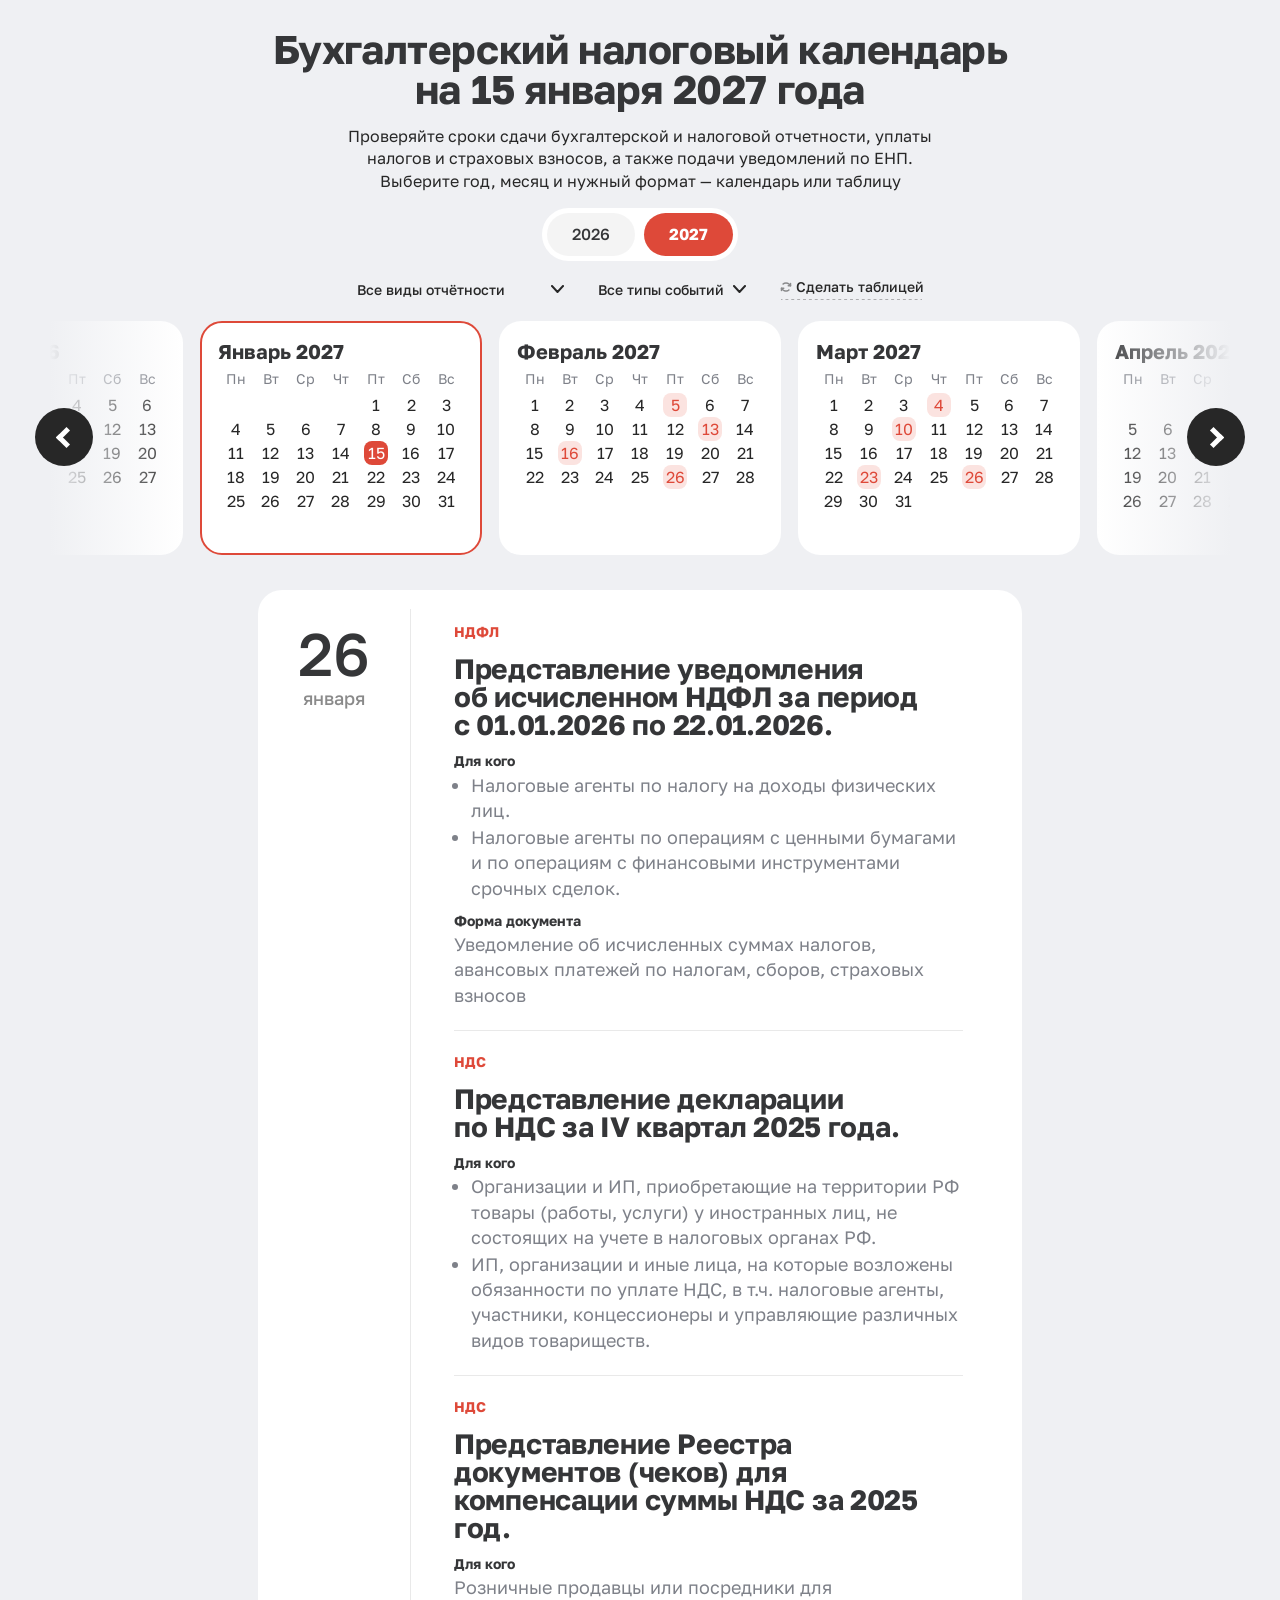
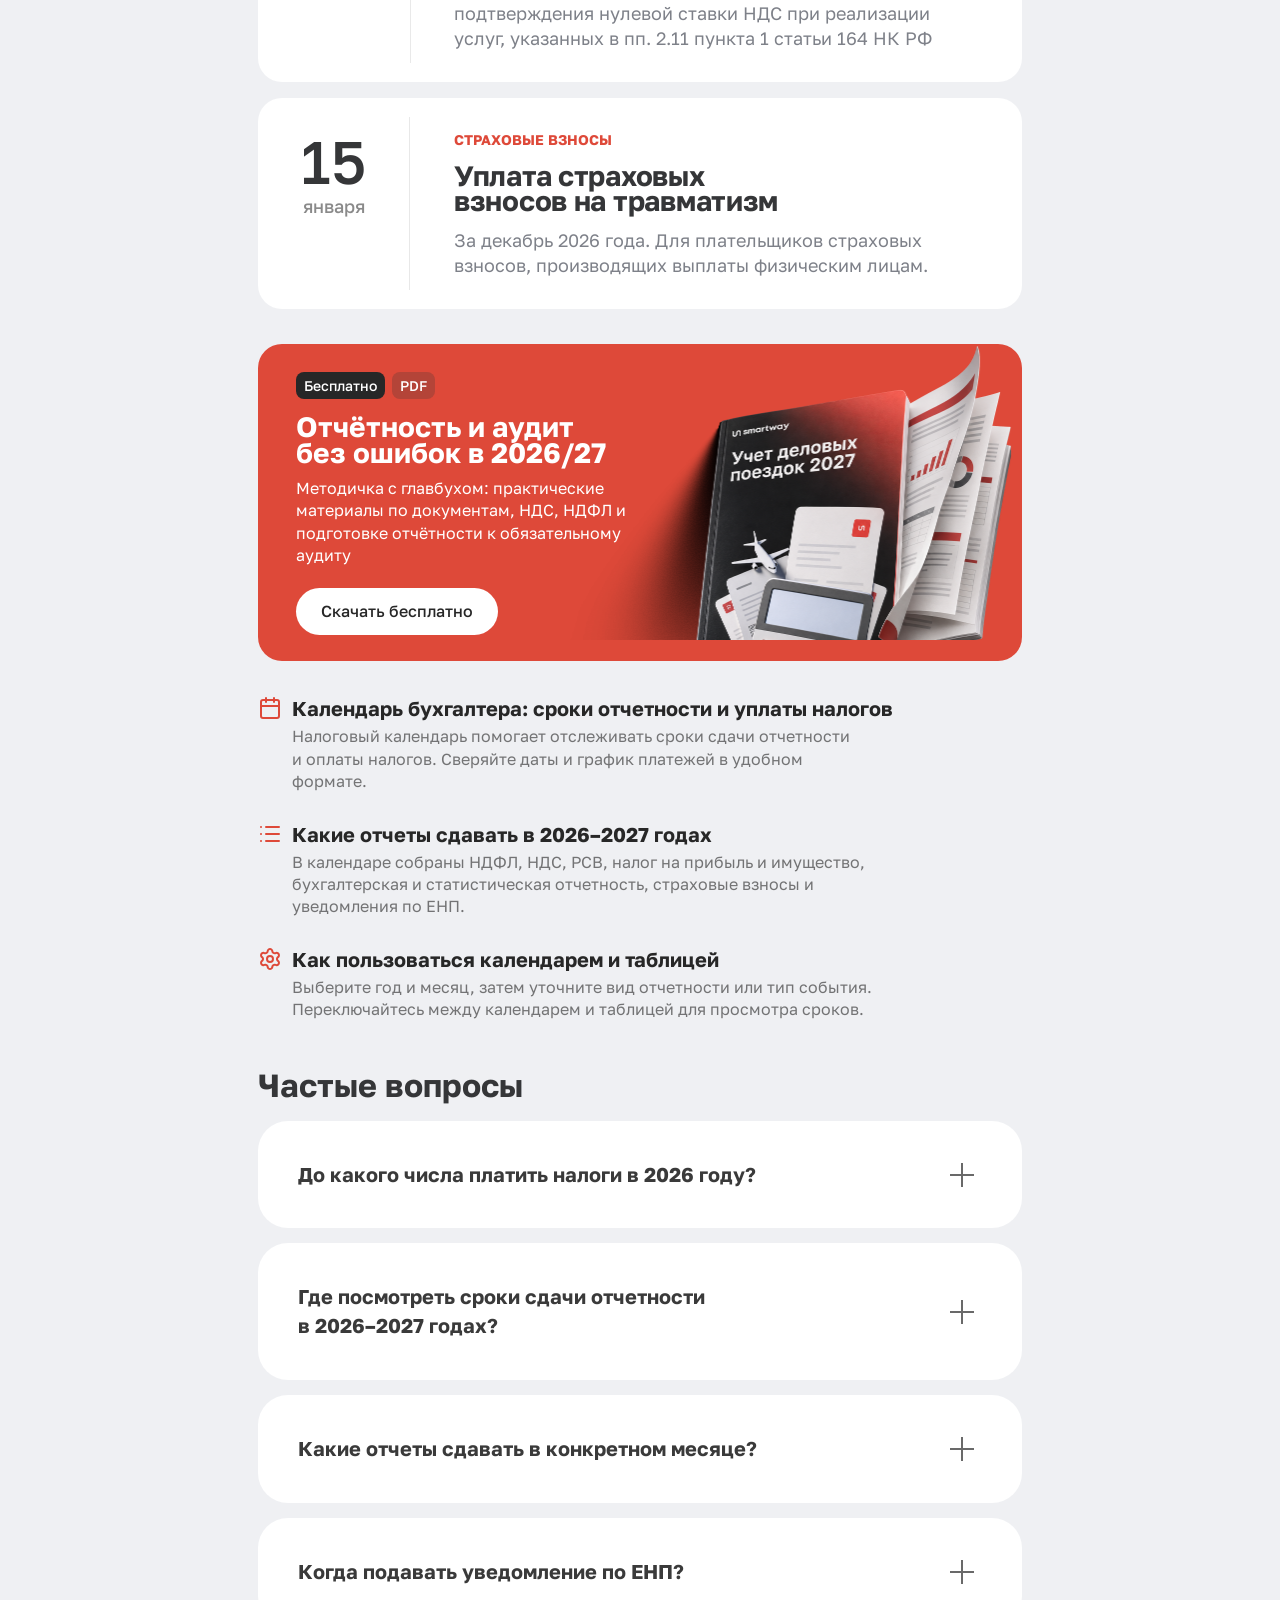
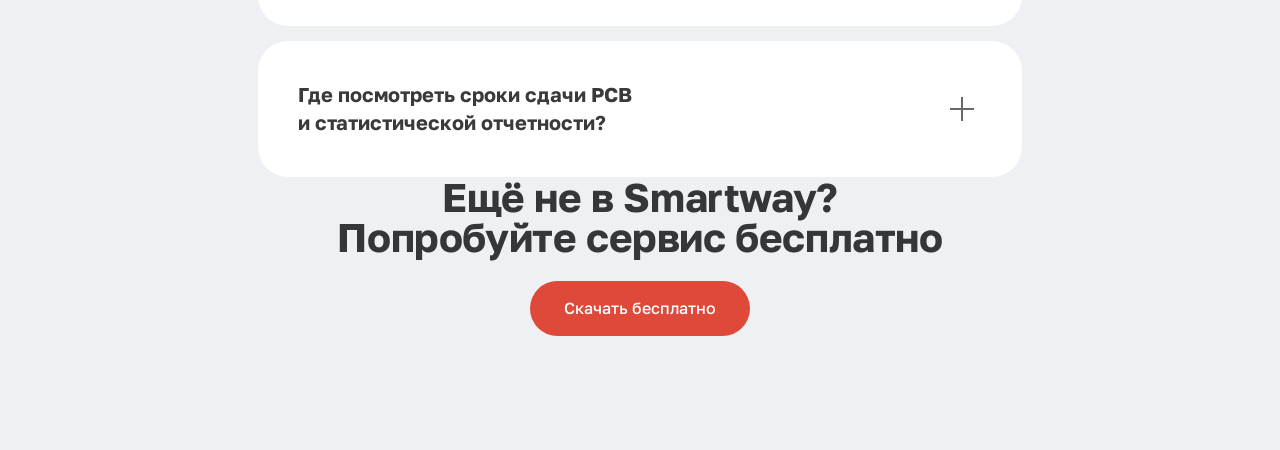
==== commit 6ea0e76a: "multicard" ====
--- a/calendar/index.html
+++ b/calendar/index.html
@@ -970,6 +970,33 @@
       </table>
     </div>
     <div class="content-width event-list" id="event-details">
+      <article class="event-multi" aria-label="26 января — несколько событий">
+        <div class="event-multi__date">
+          <span class="event-card__day">26</span>
+          <span class="event-card__month"><span class="event-card__month-full">января</span><span class="event-card__month-short">янв</span></span>
+        </div>
+        <div class="event-multi__content">
+          <section class="event-multi__event" aria-labelledby="multi-ndfl-title">
+            <div class="event-multi__heading"><div class="event-multi__mobile-date"><span>26</span><span>января</span></div><div class="event-multi__heading-text"><p class="event-multi__category">НДФЛ</p><h2 id="multi-ndfl-title">Представление уведомления<br class="event-multi__line-break"> об исчисленном НДФЛ за период с 01.01.2026 по 22.01.2026.</h2></div></div>
+            <div class="event-multi__details">
+              <div><h3>Для кого</h3><ul><li>Налоговые агенты по налогу на доходы физических лиц.</li><li>Налоговые агенты по операциям с ценными бумагами и по операциям с финансовыми инструментами срочных сделок.</li></ul></div>
+              <div><h3>Форма документа</h3><p>Уведомление об исчисленных суммах налогов, авансовых платежей по налогам, сборов, страховых взносов</p></div>
+            </div>
+          </section>
+          <section class="event-multi__event" aria-labelledby="multi-nds-title">
+            <div class="event-multi__heading"><div class="event-multi__heading-text"><p class="event-multi__category">НДС</p><h2 id="multi-nds-title">Представление декларации<br class="event-multi__line-break"> по НДС за IV квартал 2025 года.</h2></div></div>
+            <div class="event-multi__details">
+              <div><h3>Для кого</h3><ul><li>Организации и ИП, приобретающие на территории РФ товары (работы, услуги) у иностранных лиц, не состоящих на учете в налоговых органах РФ.</li><li>ИП, организации и иные лица, на которые возложены обязанности по уплате НДС, в т.ч. налоговые агенты, участники, концессионеры и управляющие различных видов товариществ.</li></ul></div>
+            </div>
+          </section>
+          <section class="event-multi__event" aria-labelledby="multi-register-title">
+            <div class="event-multi__heading"><div class="event-multi__heading-text"><p class="event-multi__category">НДС</p><h2 id="multi-register-title">Представление Реестра документов (чеков) для компенсации суммы НДС за 2025 год.</h2></div></div>
+            <div class="event-multi__details">
+              <div><h3>Для кого</h3><p>Розничные продавцы или посредники для подтверждения нулевой ставки НДС при реализации услуг, указанных в пп. 2.11 пункта 1 статьи 164 НК РФ</p></div>
+            </div>
+          </section>
+        </div>
+      </article>
       <article class="event-card">
         <div class="event-card__date"><span class="event-card__day">15</span><span class="event-card__month"><span class="event-card__month-full">января</span><span class="event-card__month-short">янв</span></span></div>
         <div class="event-card__body"><p class="event-card__category">Страховые взносы</p><h2>Уплата страховых<br> взносов на травматизм</h2><p class="event-card__description">За декабрь 2026 года. Для плательщиков страховых взносов, производящих выплаты физическим лицам.</p></div>
--- a/calendar/style.css
+++ b/calendar/style.css
@@ -427,6 +427,167 @@
   font-size: 18px;
   line-height: 1.4;
   color: #7e8189;
+}
+.event-multi {
+  display: grid;
+  grid-template-columns: 153px minmax(0, 1fr);
+  column-gap: 43px;
+  padding: 19px 59px 19px 0;
+  border-radius: 24px;
+  background: #fff;
+}
+.event-multi__date {
+  padding-top: 8px;
+  border-right: 1px solid rgba(39, 39, 39, 0.1);
+  text-align: center;
+}
+.event-multi__content {
+  min-width: 0;
+  padding: 14px 0 12px;
+}
+.event-multi__mobile-date {
+  display: none;
+}
+.event-multi__event + .event-multi__event {
+  margin-top: 22px;
+  padding-top: 22px;
+  border-top: 1px solid rgba(39, 39, 39, 0.1);
+}
+.event-multi__category {
+  margin-bottom: 15px;
+  color: #de4939;
+  font-size: 14px;
+  line-height: 17px;
+  font-weight: 700;
+}
+.event-multi h2 {
+  margin: 0 0 12px;
+  color: #353638;
+  font-size: 28px;
+  line-height: 1;
+  letter-spacing: -0.28px;
+}
+.event-multi__event:first-child h2 {
+  max-width: 470px;
+}
+.event-multi__details {
+  display: grid;
+  gap: 10px;
+  color: #7e8189;
+  font-size: 18px;
+  line-height: 1.4;
+}
+.event-multi h3 {
+  margin: 0 0 2px;
+  color: #353638;
+  font-size: 14px;
+  line-height: 1.4;
+  font-weight: 700;
+}
+.event-multi ul {
+  display: grid;
+  gap: 2px;
+  margin: 0;
+  padding-left: 17px;
+}
+@media (max-width: 700px) {
+  .event-multi {
+    display: block;
+    padding: 30px;
+  }
+  .event-multi__date {
+    display: none;
+  }
+  .event-multi__content {
+    padding: 0;
+  }
+  .event-multi__category {
+    margin-bottom: 5px;
+    color: #d54333;
+    font-size: 10px;
+    line-height: 1.25;
+    font-weight: 600;
+  }
+  .event-multi__heading {
+    display: flex;
+    align-items: stretch;
+    gap: 10px;
+  }
+  .event-multi__heading-text {
+    flex: 1;
+    min-width: 0;
+  }
+  .event-multi__mobile-date {
+    display: flex;
+    flex: 0 0 59px;
+    flex-direction: column;
+    align-items: center;
+    justify-content: center;
+    gap: 2px;
+    padding-right: 10px;
+    border-right: 1px solid rgba(0, 0, 0, 0.15);
+    color: #272727;
+    text-align: center;
+  }
+  .event-multi__mobile-date span:first-child {
+    font-size: 24px;
+    font-weight: 700;
+    line-height: 0.88;
+  }
+  .event-multi__mobile-date span:last-child {
+    font-size: 12px;
+    line-height: 1.1;
+  }
+  .event-multi__event + .event-multi__event {
+    margin-top: 16px;
+    padding-top: 16px;
+    border-color: rgba(0, 0, 0, 0.15);
+  }
+  .event-multi h2 {
+    margin: 0;
+    color: #272727;
+    font-size: 16px;
+    line-height: 1;
+    letter-spacing: 0;
+  }
+  .event-multi__line-break {
+    display: none;
+  }
+  .event-multi h3 {
+    margin: 0;
+    color: #78797b;
+    font-size: 12px;
+    line-height: 1.2;
+    font-weight: 400;
+  }
+  .event-multi__details {
+    gap: 12px;
+    margin-top: 12px;
+    padding-top: 12px;
+    border-top: 1px solid rgba(0, 0, 0, 0.15);
+    color: #272727;
+    font-size: 12px;
+    line-height: 1.25;
+  }
+  .event-multi__details > div {
+    display: grid;
+    grid-template-columns: minmax(0, 109px) minmax(0, 1fr);
+    gap: 8px;
+  }
+  .event-multi ul {
+    list-style: none;
+    gap: 4px;
+    padding: 0;
+  }
+  .event-multi li {
+    display: flex;
+    align-items: flex-start;
+    gap: 4px;
+  }
+  .event-multi li::before {
+    content: '•';
+    flex: 0 0 8px;
+  }
 }
 .event-card--empty h2 {
   line-height: 1.1;
@@ -525,6 +686,7 @@
   flex: none;
 }
 .instructions h2 {
+  letter-spacing: 0;
   font-size: 20px;
   line-height: 24px;
   margin-bottom: 5px;
